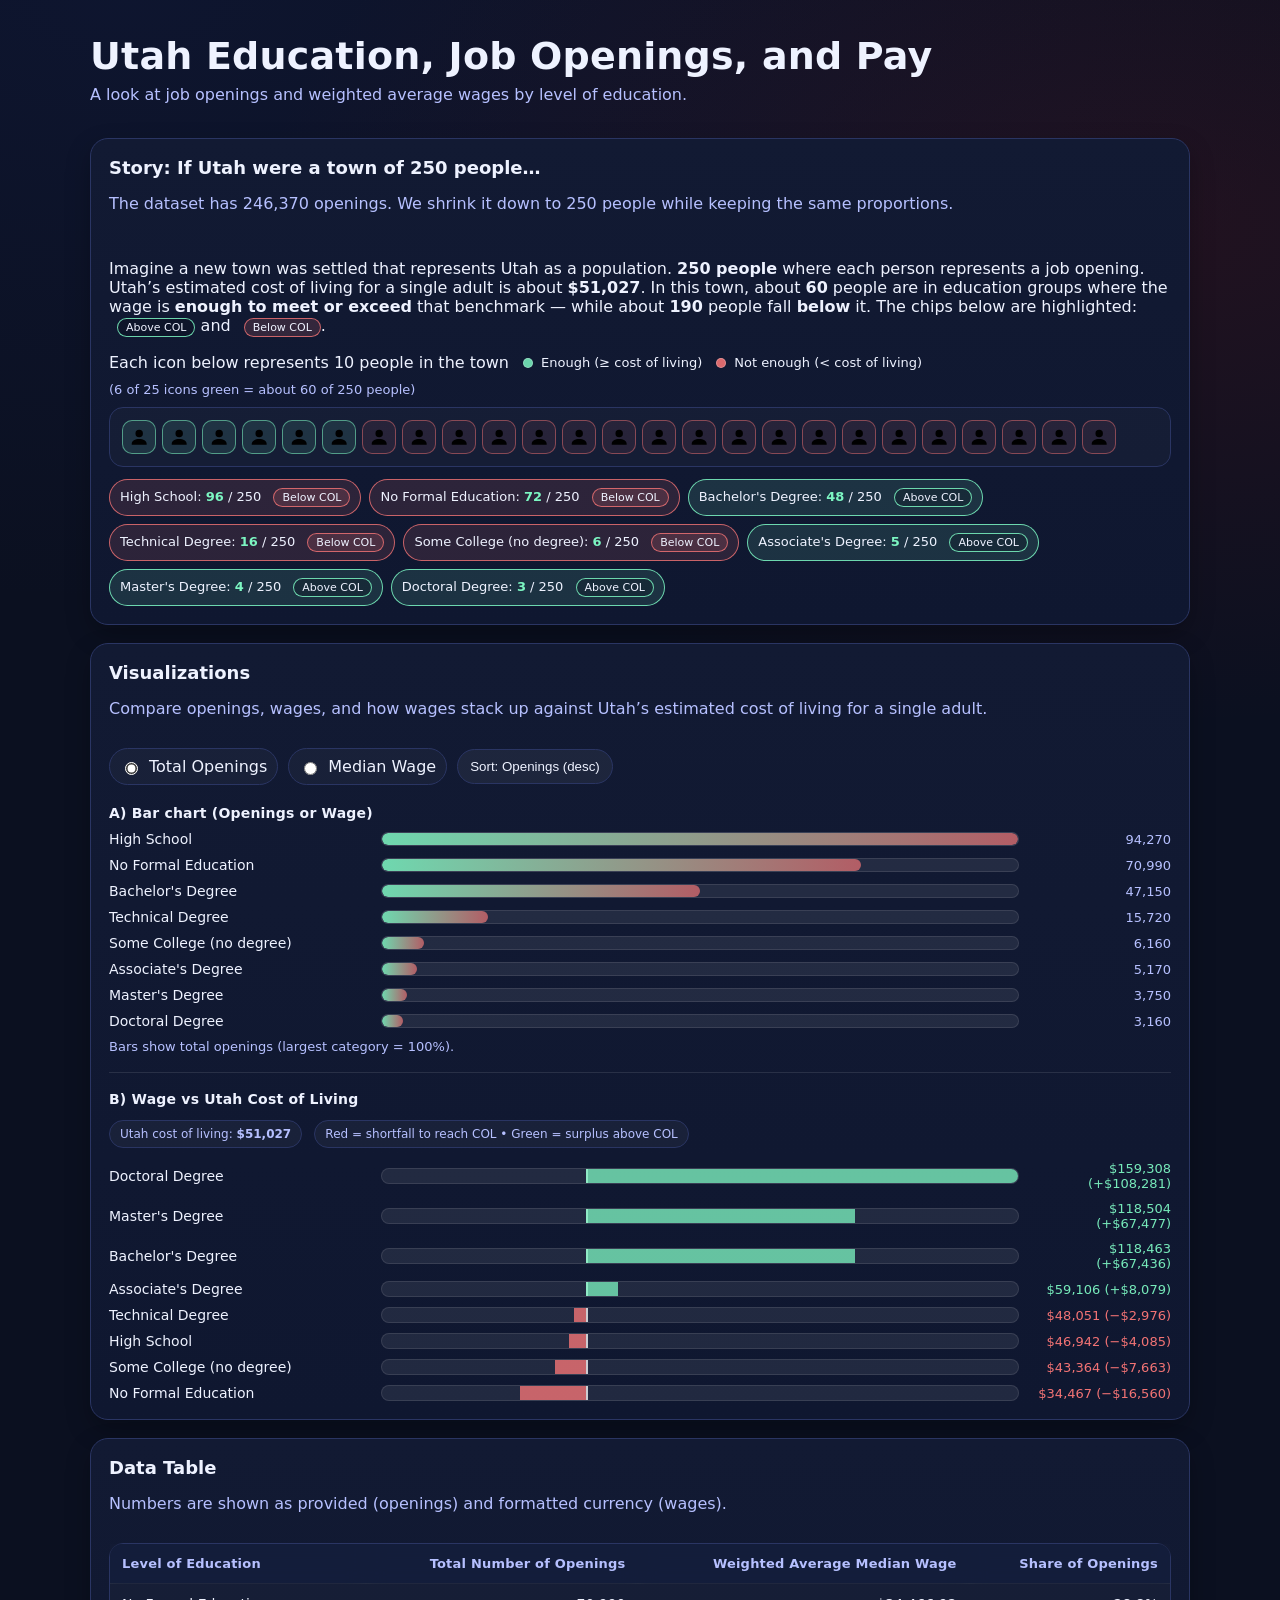
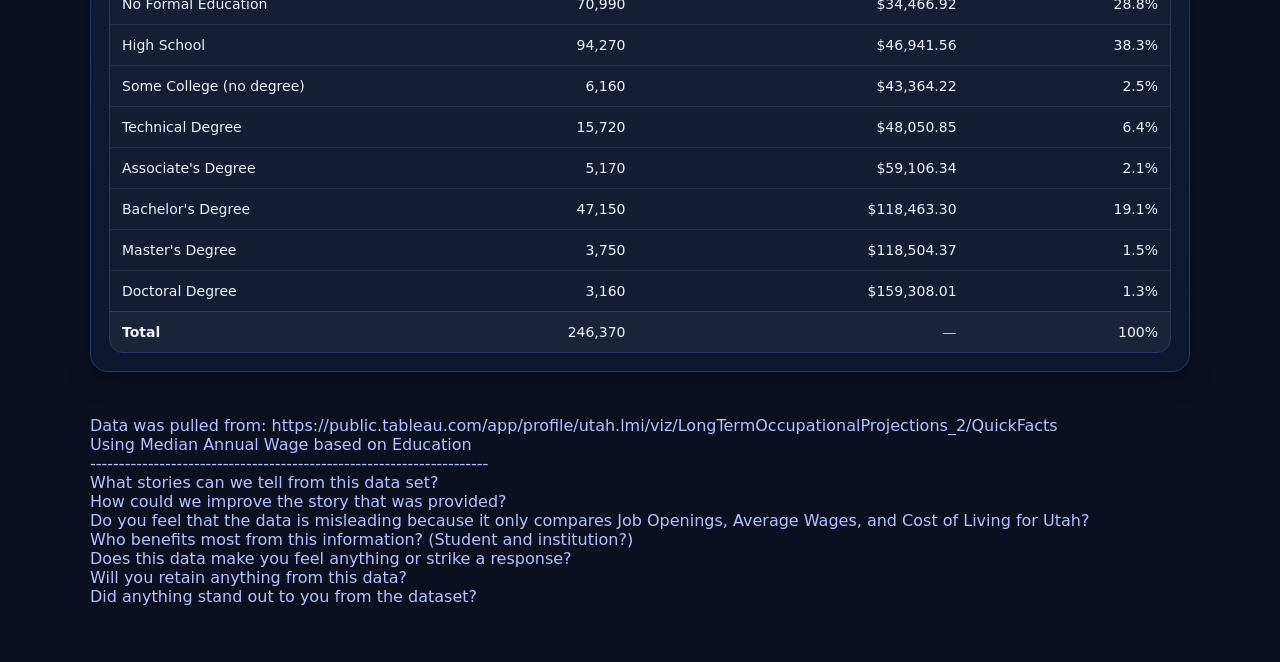
==== index.html @ 997b8136 "update" ====
<!doctype html>
<html lang="en">
<head>
  <meta charset="UTF-8" />
  <meta name="viewport" content="width=device-width, initial-scale=1.0"/>
  <title>Education, Openings, and Wages</title>
  <link rel="stylesheet" href="styles.css">
</head>
<body>
  <header class="wrap">
    <h1>Utah Education, Job Openings, and Pay</h1>
    <p class="sub">
      A look at job openings and weighted average wages by level of education.
    </p>
  </header>

  <main class="wrap">
    <section class="card" id="storyCard">
      <div class="card-head">
        <h2>Story: If Utah were a town of 250 people…</h2>
        <p class="muted">
          The dataset has <span id="totalOpenings"></span> openings. We shrink it down to 250 people while keeping the same proportions.
        </p>
      </div>
      <div class="card-body">
  <p id="storyText"></p>

  <div class="legend">
    </span> Each icon below represents 10 people in the town</span>
    <span class="legend-item"><span class="dot ok"></span> Enough (≥ cost of living)</span>
    <span class="legend-item"><span class="dot no"></span> Not enough (&lt; cost of living)</span>
    <span class="legend-item muted" id="iconSummary"></span>
  </div>

  <div id="peopleGrid" class="people-grid" aria-label="25 people icons: affordability snapshot"></div>

  <div id="storyChips" class="chips" aria-label="Town of 250 breakdown"></div>
</div>
    </section>

<section class="card">
  <div class="card-head row">
    <div>
      <h2>Visualizations</h2>
      <p class="muted">
        Compare openings, wages, and how wages stack up against Utah’s estimated cost of living for a single adult.
      </p>
    </div>
    <div class="controls">
      <label class="seg">
        <input type="radio" name="metric" value="openings" checked>
        <span>Total Openings</span>
      </label>
      <label class="seg">
        <input type="radio" name="metric" value="wage">
        <span>Median Wage</span>
      </label>
      <button id="sortBtn" class="btn" type="button" title="Toggle sort">
        Sort: Openings (desc)
      </button>
    </div>
  </div>

  <div class="card-body">
    <h3 class="minihead">A) Bar chart (Openings or Wage)</h3>
    <div id="chart" class="chart" role="img" aria-label="Bar chart"></div>
    <p class="note" id="chartNote"></p>

    <hr class="sep">

    <h3 class="minihead">B) Wage vs Utah Cost of Living</h3>
    <p class="muted small" id="colNote"></p>
    <div id="wageColChart" class="chart" role="img" aria-label="Wage vs cost of living chart"></div>
  </div>
</section>

    <section class="card">
      <div class="card-head">
        <h2>Data Table</h2>
        <p class="muted">Numbers are shown as provided (openings) and formatted currency (wages).</p>
      </div>
      <div class="card-body">
        <div class="table-wrap">
          <table id="dataTable">
            <thead>
              <tr>
                <th>Level of Education</th>
                <th class="num">Total Number of Openings</th>
                <th class="num">Weighted Average Median Wage</th>
                <th class="num">Share of Openings</th>
              </tr>
            </thead>
            <tbody></tbody>
            <tfoot>
              <tr>
                <td><strong>Total</strong></td>
                <td class="num" id="totalOpeningsFoot"></td>
                <td class="num muted">—</td>
                <td class="num" id="totalShareFoot">100%</td>
              </tr>
            </tfoot>
          </table>
        </div>
      </div>
    </section>

    <footer class="wrap footer">
      <p class="muted">
        Data was pulled from: https://public.tableau.com/app/profile/utah.lmi/viz/LongTermOccupationalProjections_2/QuickFacts<br>
        Using Median Annual Wage based on Education<br>
        ---------------------------------------------------------------------<br>
        What stories can we tell from this data set?<br>
        How could we improve the story that was provided?<br>
        Do you feel that the data is misleading because it only compares Job Openings, Average Wages, and Cost of Living for Utah?<br>
        Who benefits most from this information? (Student and institution?)<br>
        Does this data make you feel anything or strike a response?<br>
        Will you retain anything from this data?<br>
        Did anything stand out to you from the dataset?<br>
      </p>
    </footer>
  </main>

  <script src="script.js"></script>
</body>
</html>
---- styles.css ----
:root{
  --bg:#0b1020;
  --card:#121a33;
  --card2:#0f1730;
  --text:#eef2ff;
  --muted:#b6c0ff;
  --line:#2a3563;
  --good:#7cf6c2;
  --shadow: 0 10px 25px rgba(0,0,0,.25);
  --radius: 18px;
}

*{ box-sizing:border-box; }

body{
  margin:0;
  font-family: ui-sans-serif, system-ui, -apple-system, Segoe UI, Roboto, Helvetica, Arial, "Apple Color Emoji","Segoe UI Emoji";
  background: radial-gradient(1200px 600px at 10% 0%, #1a2a6b33, transparent),
              radial-gradient(900px 500px at 90% 10%, #b21f1f22, transparent),
              var(--bg);
  color: var(--text);
}

.wrap{
  width:min(1100px, 92vw);
  margin: 0 auto;
}

header{ padding: 34px 0 14px; }

h1{
  margin:0 0 6px;
  font-size: clamp(24px, 3vw, 38px);
  letter-spacing: .2px;
}

.sub{
  margin:0;
  color: var(--muted);
  line-height: 1.4;
}

main{ padding-bottom: 40px; }

.card{
  background: linear-gradient(180deg, var(--card), var(--card2));
  border: 1px solid var(--line);
  border-radius: var(--radius);
  box-shadow: var(--shadow);
  margin: 18px 0;
  overflow: hidden;
}

.card-head{ padding: 18px 18px 0; }
.card-body{ padding: 14px 18px 18px; }

h2{
  margin: 0 0 6px;
  font-size: 18px;
}

.muted{ color: var(--muted); }

.note{
  margin: 10px 0 0;
  color: var(--muted);
  font-size: 13px;
}

.row{
  display:flex;
  gap: 14px;
  align-items:flex-start;
  justify-content: space-between;
  flex-wrap: wrap;
}

.controls{
  display:flex;
  gap: 10px;
  align-items:center;
  flex-wrap: wrap;
}

.seg{
  display:inline-flex;
  align-items:center;
  gap:8px;
  border:1px solid var(--line);
  padding: 8px 10px;
  border-radius: 999px;
  background: rgba(255,255,255,.03);
  cursor:pointer;
  user-select:none;
}
.seg input{ accent-color: white; }

.btn{
  border:1px solid var(--line);
  background: rgba(255,255,255,.05);
  color: var(--text);
  padding: 9px 12px;
  border-radius: 999px;
  cursor:pointer;
}
.btn:hover{ background: rgba(255,255,255,.09); }

/* Headings + separators inside cards */
.sep{
  border: none;
  border-top: 1px solid rgba(255,255,255,.10);
  margin: 18px 0;
}
.minihead{
  margin: 6px 0 10px;
  font-size: 14px;
  color: var(--text);
  letter-spacing: .2px;
}
.small{ font-size: 13px; }

.pill{
  display:inline-block;
  padding: 6px 10px;
  border-radius: 999px;
  border: 1px solid var(--line);
  background: rgba(255,255,255,.04);
  font-size: 12px;
  margin-right: 8px;
}

/* Chart */
.chart{
  display:flex;
  flex-direction: column;
  gap: 10px;
  margin-top: 6px;
}

.bar-row{
  display:grid;
  grid-template-columns: minmax(170px, 260px) 1fr minmax(110px, 140px);
  gap: 12px;
  align-items:center;
}

@media (max-width: 720px){
  .bar-row{
    grid-template-columns: 1fr;
    gap: 6px;
    padding-bottom: 10px;
    border-bottom: 1px dashed rgba(255,255,255,.12);
  }
}

.label{
  color: var(--text);
  font-size: 14px;
}

.track{
  height: 14px;
  border-radius: 999px;
  background: rgba(255,255,255,.08);
  border: 1px solid rgba(255,255,255,.10);
  overflow:hidden;
}

.fill{
  height:100%;
  width: 0%;
  border-radius: 999px;
  background: linear-gradient(90deg, rgba(124,246,194,.85), rgba(255,120,120,.65));
  transition: width .5s ease;
}

.value{
  text-align:right;
  font-variant-numeric: tabular-nums;
  color: var(--muted);
  font-size: 13px;
}

.value.good{ color: rgba(124,246,194,.95); }
.value.bad{ color: rgba(255,120,120,.95); }

/* Story chips (affordability highlighting) */
.chips{
  display:flex;
  flex-wrap: wrap;
  gap: 8px;
  margin-top: 12px;
}

.chip{
  border: 1px solid var(--line);
  background: rgba(255,255,255,.04);
  border-radius: 999px;
  padding: 8px 10px;
  font-size: 13px;
}
.chip strong{ color: var(--good); }

.chip.above{
  border-color: rgba(124,246,194,.85);
  background: rgba(124,246,194,.12);
}

.chip.below{
  border-color: rgba(255,120,120,.75);
  background: rgba(255,120,120,.12);
}

.badge{
  display:inline-block;
  margin-left: 8px;
  padding: 2px 8px;
  border-radius: 999px;
  font-size: 11px;
  border: 1px solid rgba(255,255,255,.18);
  background: rgba(0,0,0,.15);
  color: var(--text);
}
.badge.ok{ border-color: rgba(124,246,194,.85); }
.badge.no{
  border-color: rgba(255,120,120,.75);
  background: rgba(255,120,120,.15);
}

/* Story legend + 25-icon row */
.legend{
  display:flex;
  flex-wrap: wrap;
  gap: 10px 14px;
  align-items:center;
  margin: 10px 0 10px;
}

.legend-item{
  display:inline-flex;
  align-items:center;
  gap: 8px;
  font-size: 13px;
}

.dot{
  width: 10px;
  height: 10px;
  border-radius: 999px;
  display:inline-block;
  border: 1px solid rgba(255,255,255,.25);
}
.dot.ok{ background: rgba(124,246,194,.85); }
.dot.no{ background: rgba(255,120,120,.85); }

.people-grid{
  display:flex;
  flex-wrap: nowrap;
  gap: 6px;
  padding: 12px;
  border-radius: 14px;
  border: 1px solid var(--line);
  background: rgba(255,255,255,.02);
  margin-bottom: 12px;
  overflow-x: auto;
}

.person{
  width: 34px;
  height: 34px;
  display:flex;
  align-items:center;
  justify-content:center;
  border-radius: 10px;
  border: 1px solid rgba(255,255,255,.10);
  background: rgba(0,0,0,.10);
  flex-shrink: 0;
}

.person svg{
  width: 70%;
  height: 70%;
}

.person.ok{
  border-color: rgba(124,246,194,.55);
  background: rgba(124,246,194,.10);
}

.person.no{
  border-color: rgba(255,120,120,.45);
  background: rgba(255,120,120,.08);
}

/* B) Wage vs COL - shortfall (red) + surplus (green) */
.track.col{
  position: relative;
  height: 16px;
  border-radius: 999px;
  background: rgba(255,255,255,.08);
  border: 1px solid rgba(255,255,255,.10);
  overflow: hidden;
}

.col-marker{
  position:absolute;
  top:0;
  bottom:0;
  width: 2px;
  background: rgba(255,255,255,.85);
  opacity: .9;
}

/* shortfall segment (wage -> COL) */
.col-shortfall{
  position:absolute;
  top:0;
  bottom:0;
  background: rgba(255,120,120,.75);
}

/* surplus segment (COL -> wage) */
.col-surplus{
  position:absolute;
  top:0;
  bottom:0;
  background: rgba(124,246,194,.75);
}

/* Table */
.table-wrap{
  overflow:auto;
  border-radius: 14px;
  border: 1px solid var(--line);
}

table{
  width:100%;
  border-collapse: collapse;
  min-width: 720px;
  background: rgba(255,255,255,.02);
}

th, td{
  padding: 12px 12px;
  border-bottom: 1px solid rgba(255,255,255,.08);
}

thead th{
  position: sticky;
  top: 0;
  background: rgba(20,30,60,.95);
  backdrop-filter: blur(8px);
  z-index: 1;
}

th{
  text-align:left;
  font-size: 13px;
  color: var(--muted);
  letter-spacing: .2px;
}

td{ font-size: 14px; }

.num{
  text-align:right;
  font-variant-numeric: tabular-nums;
}

tfoot td{
  background: rgba(255,255,255,.03);
  border-bottom: none;
}

.footer{ padding-top: 10px; }
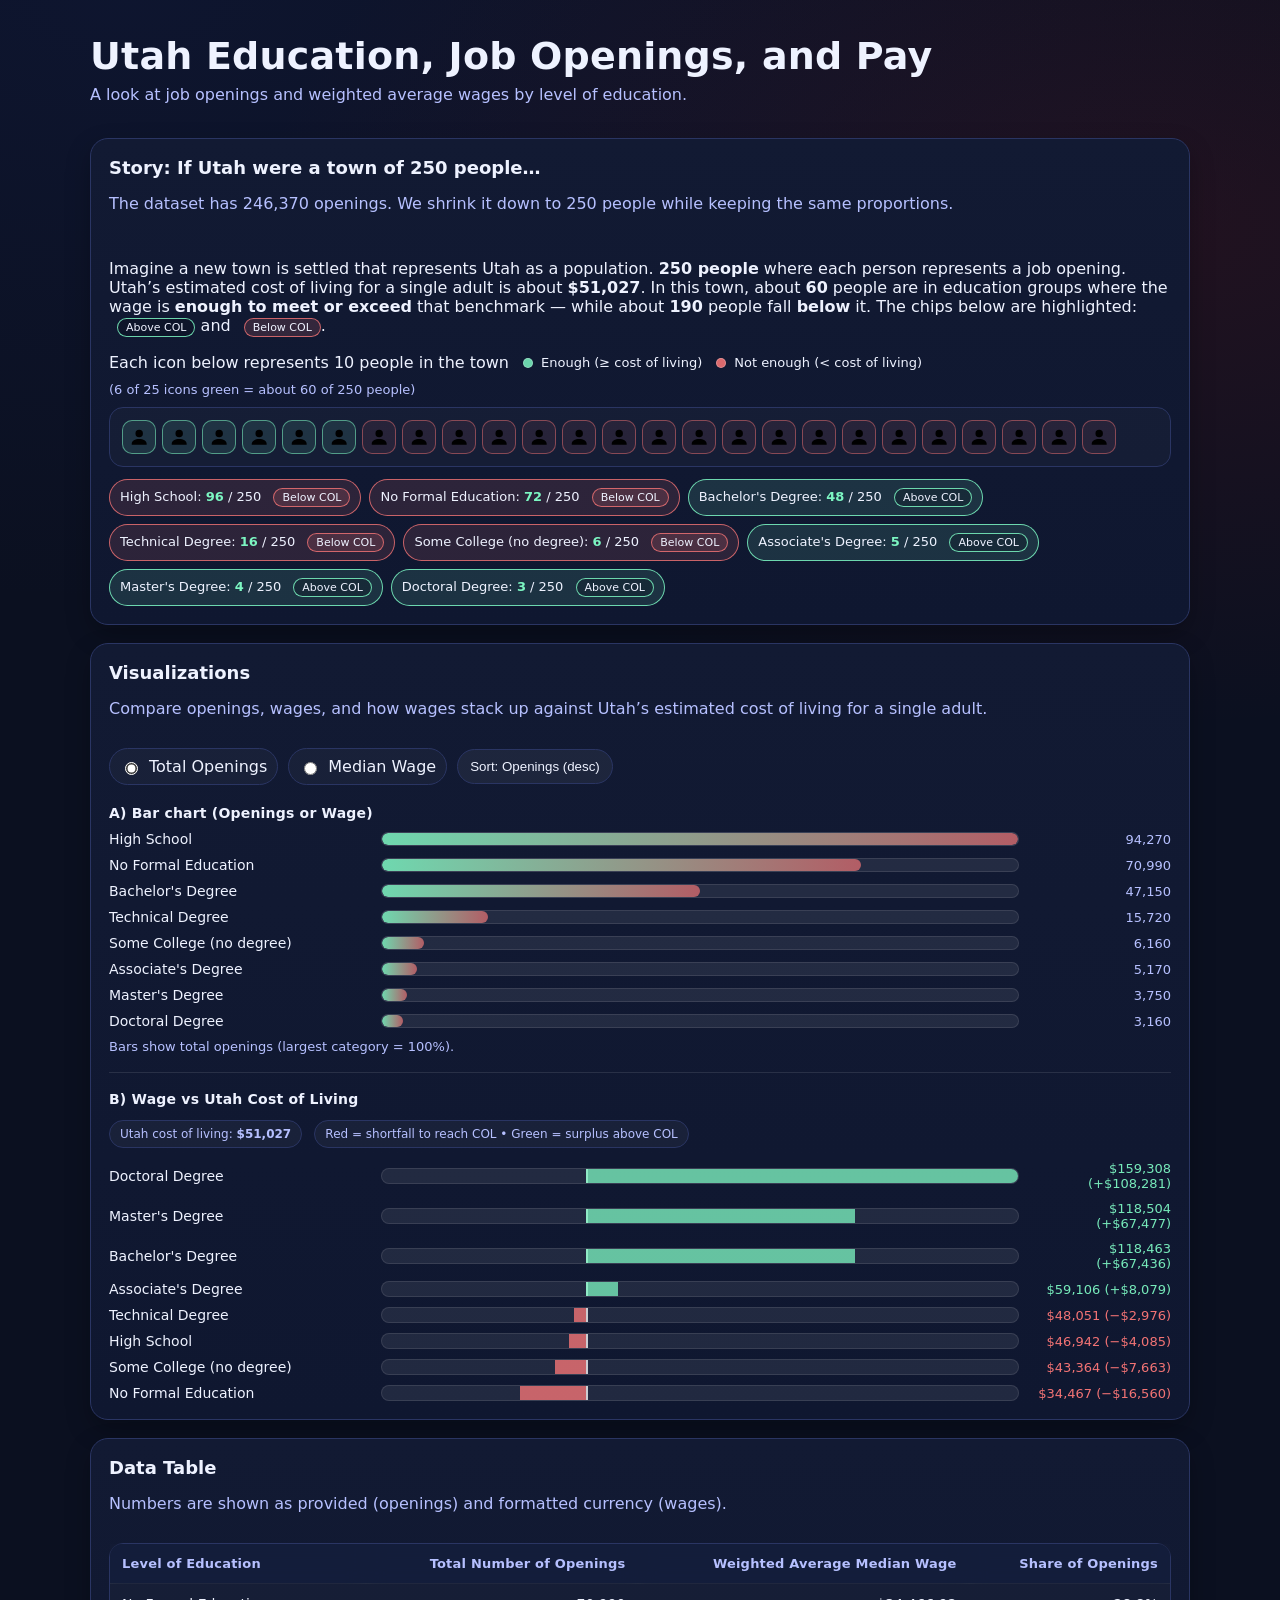
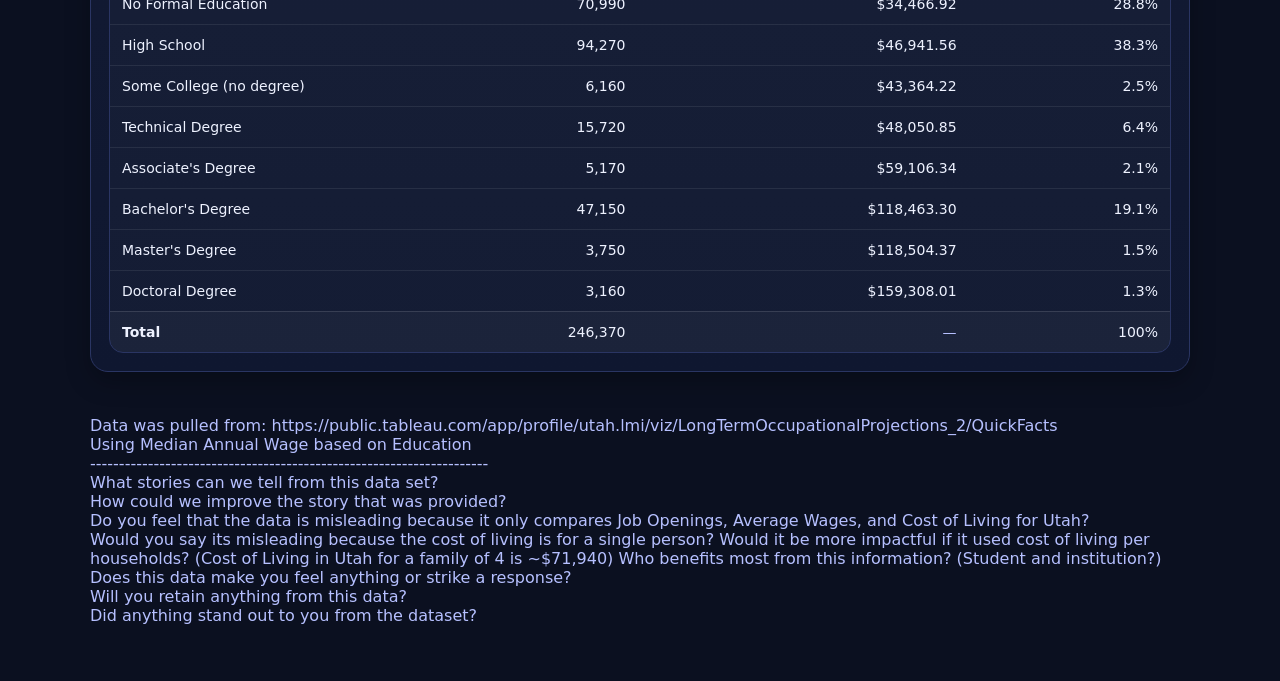
==== commit 13a19d49: "update" ====
--- a/index.html
+++ b/index.html
@@ -112,6 +112,7 @@
         What stories can we tell from this data set?<br>
         How could we improve the story that was provided?<br>
         Do you feel that the data is misleading because it only compares Job Openings, Average Wages, and Cost of Living for Utah?<br>
+        Would you say its misleading because the cost of living is for a single person? Would it be more impactful if it used cost of living per households? (Cost of Living in Utah for a family of 4 is ~$71,940)
         Who benefits most from this information? (Student and institution?)<br>
         Does this data make you feel anything or strike a response?<br>
         Will you retain anything from this data?<br>
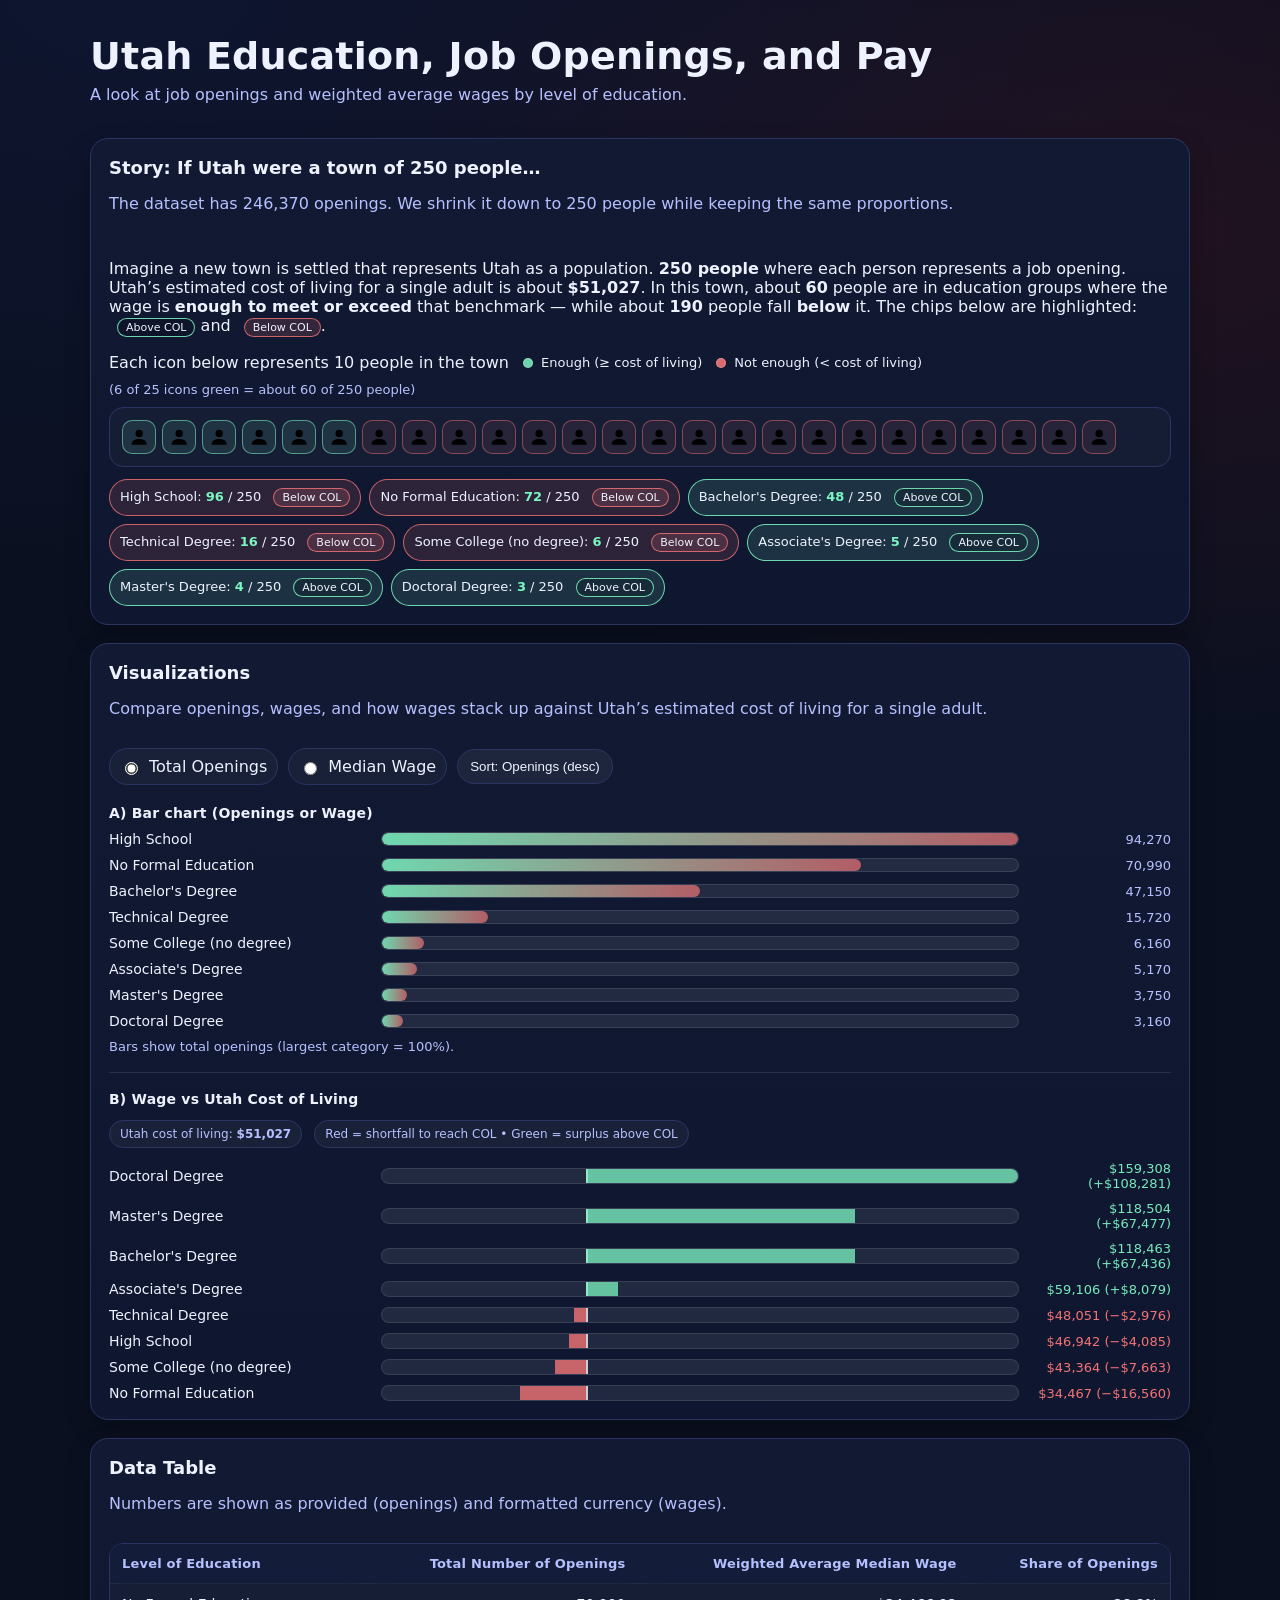
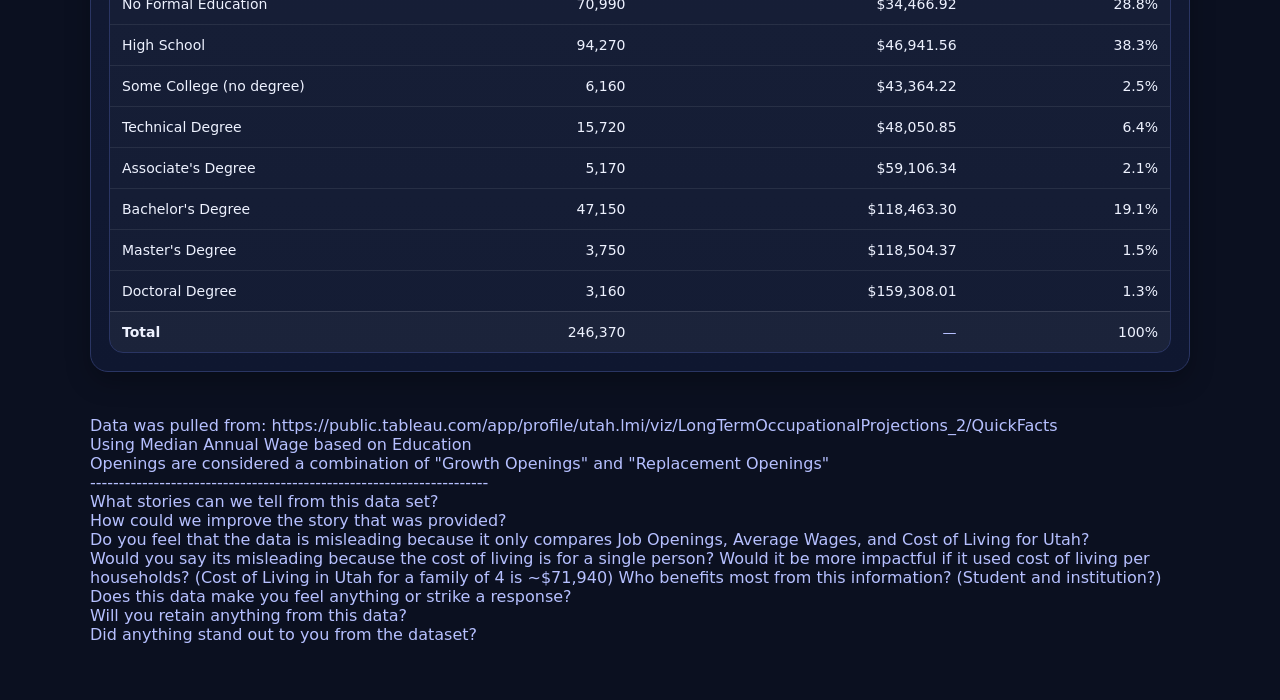
==== commit 3c874e19: "Update index.html" ====
--- a/index.html
+++ b/index.html
@@ -108,6 +108,7 @@
       <p class="muted">
         Data was pulled from: https://public.tableau.com/app/profile/utah.lmi/viz/LongTermOccupationalProjections_2/QuickFacts<br>
         Using Median Annual Wage based on Education<br>
+        Openings are considered a combination of "Growth Openings" and "Replacement Openings"<br>
         ---------------------------------------------------------------------<br>
         What stories can we tell from this data set?<br>
         How could we improve the story that was provided?<br>
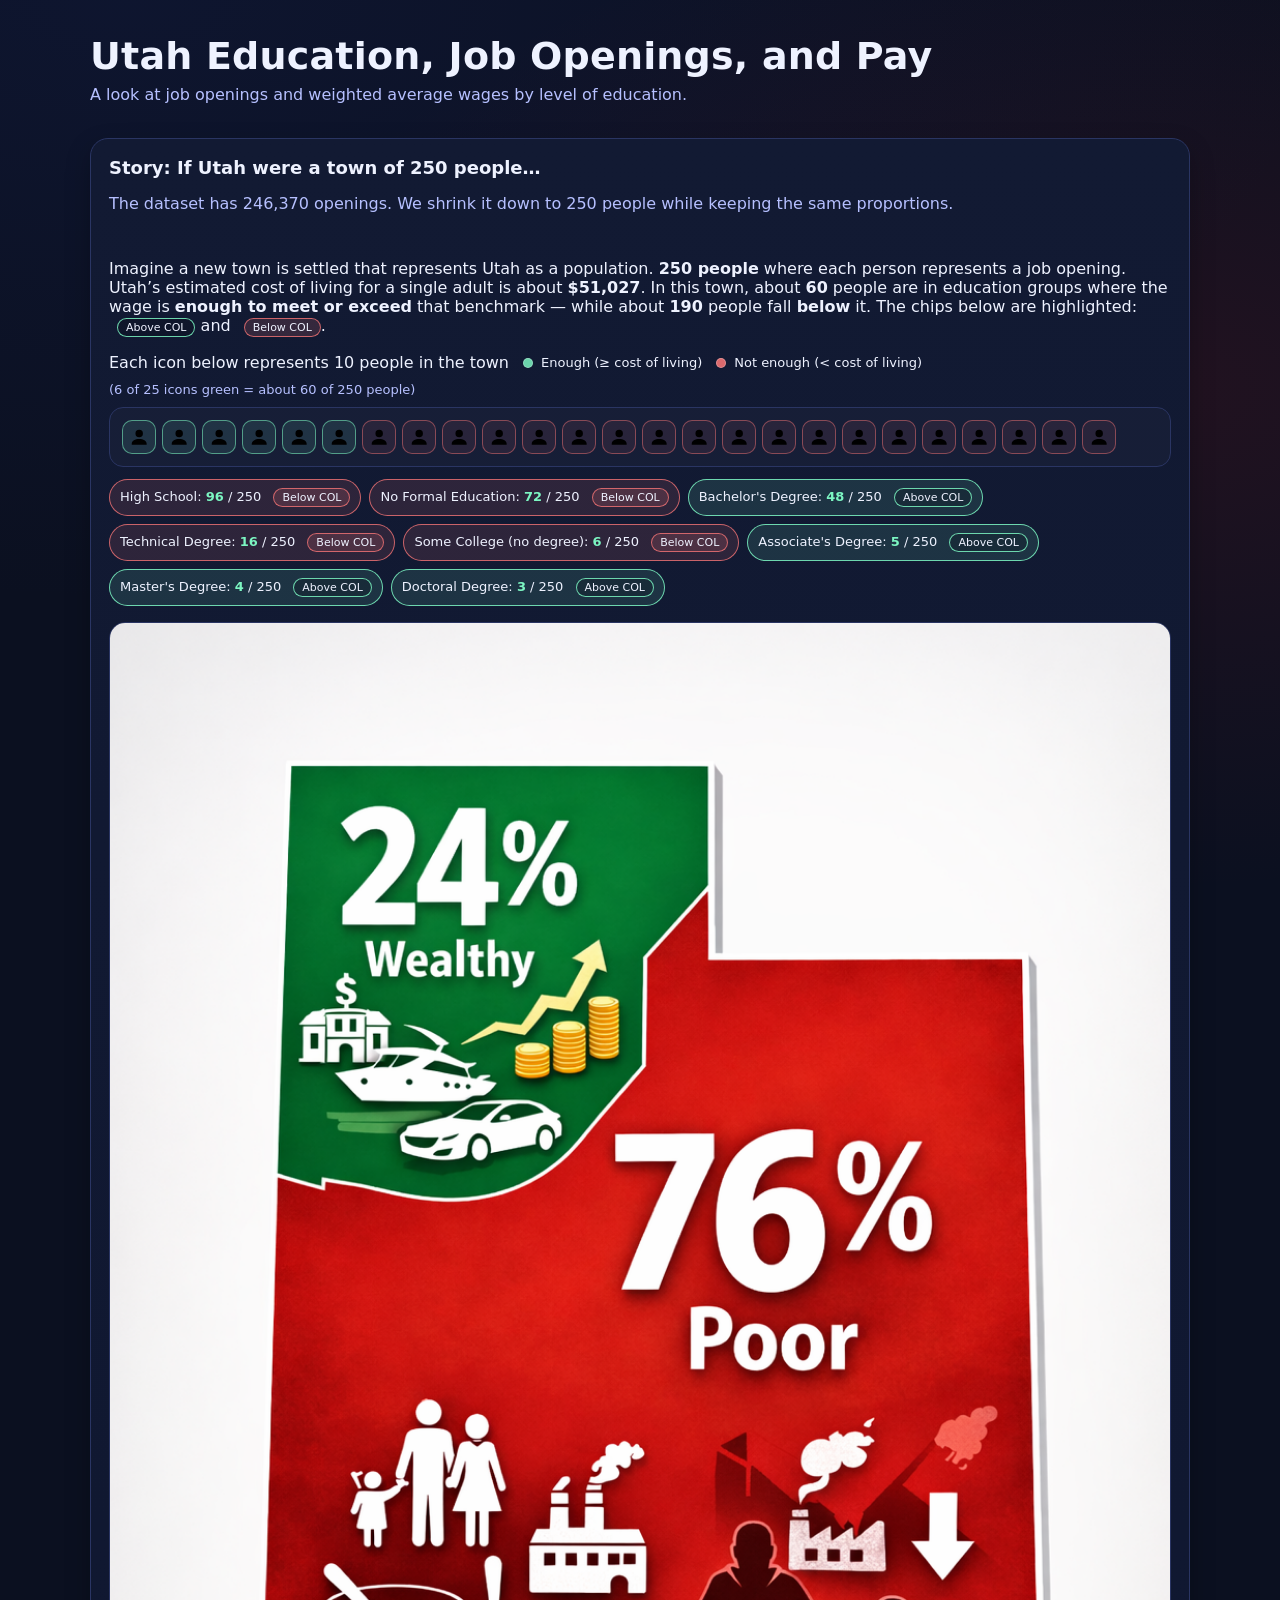
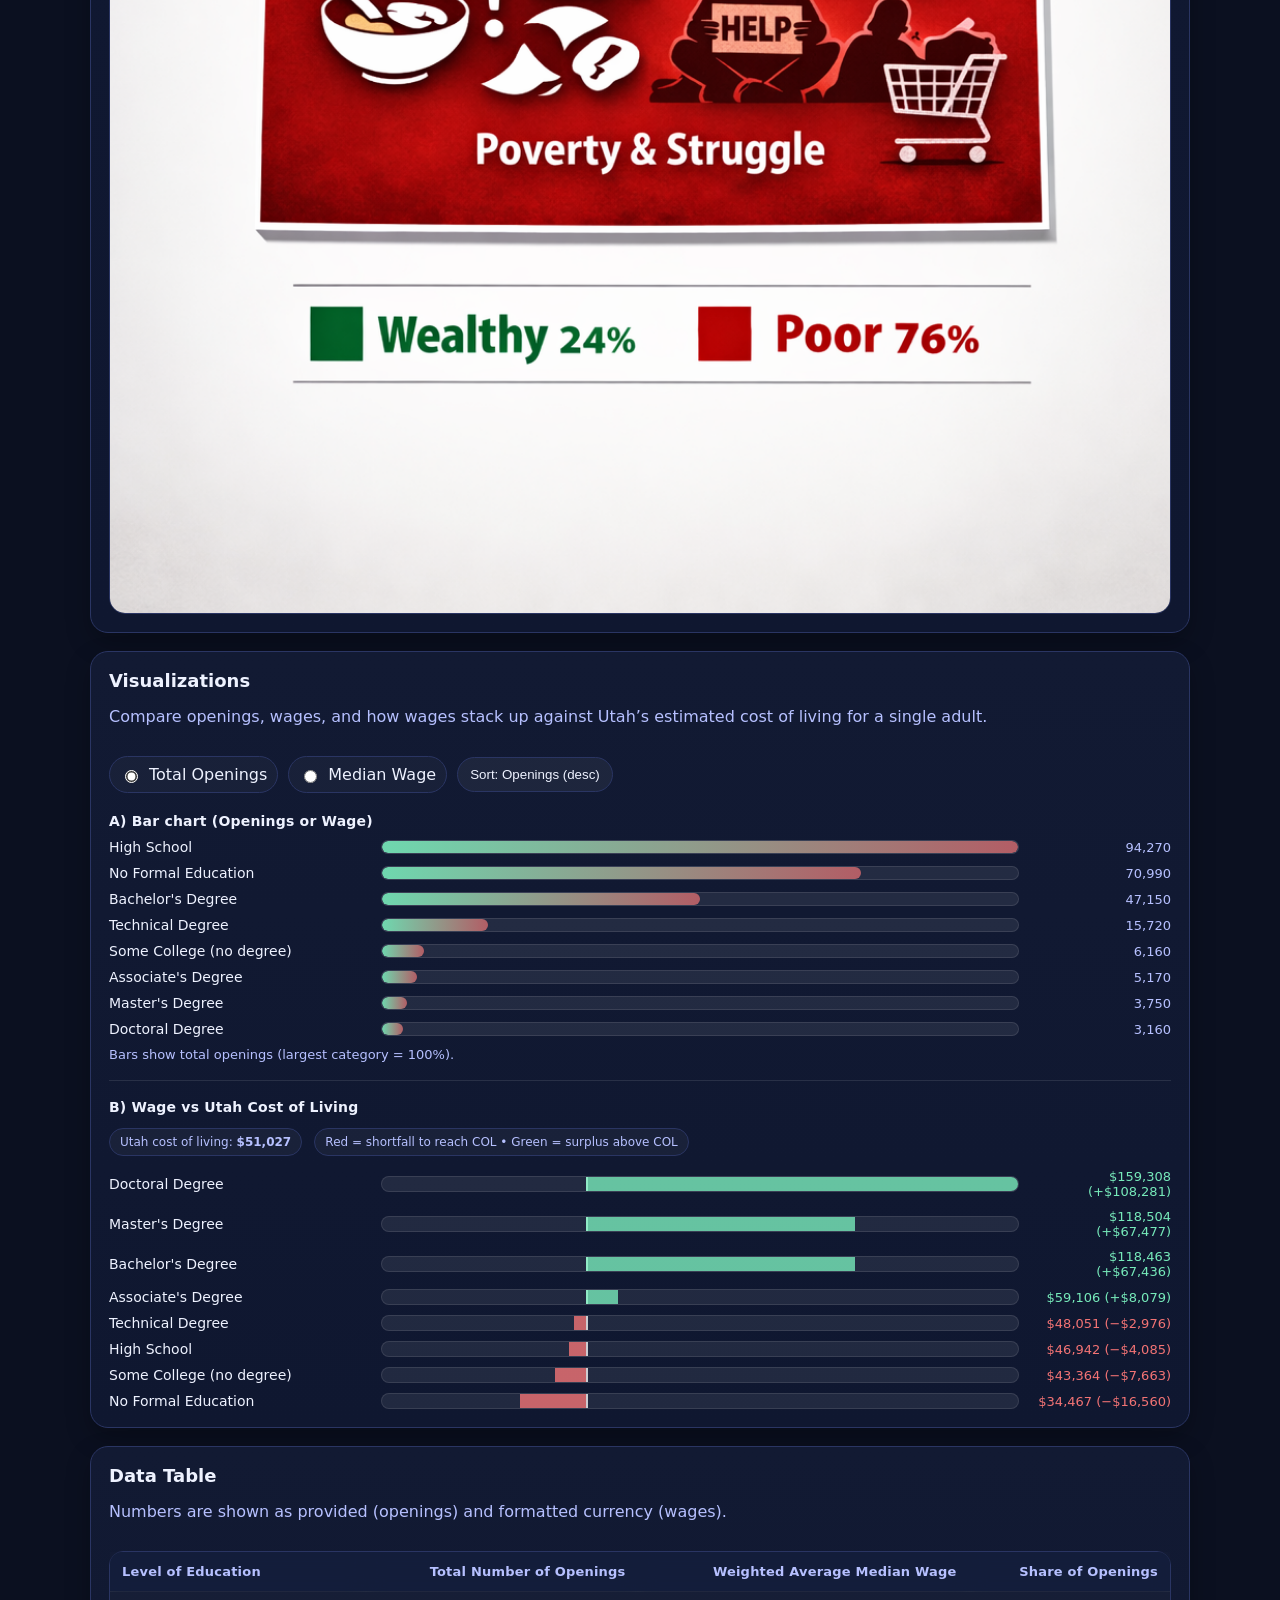
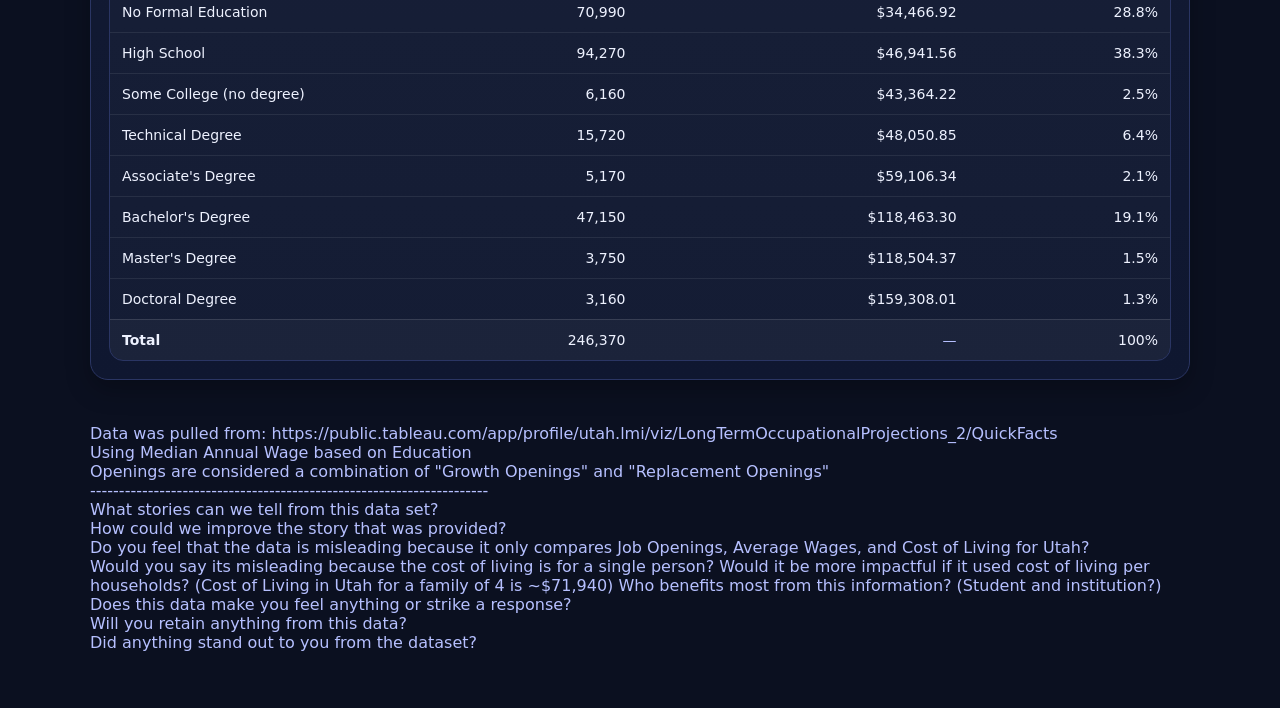
==== commit cca7122b: "update" ====
--- a/index.html
+++ b/index.html
@@ -35,6 +35,10 @@
   <div id="peopleGrid" class="people-grid" aria-label="25 people icons: affordability snapshot"></div>
 
   <div id="storyChips" class="chips" aria-label="Town of 250 breakdown"></div>
+  
+  <div class="story-image">
+  <img src="image.png" alt="Education and wage infographic">
+</div>
 </div>
     </section>
 
--- a/styles.css
+++ b/styles.css
@@ -373,4 +373,18 @@
   border-bottom: none;
 }
 
-.footer{ padding-top: 10px; }+.footer{ padding-top: 10px; }
+
+.story-image{
+  margin-top: 16px;
+  border-radius: 16px;
+  overflow: hidden;
+  border: 1px solid var(--line);
+  background: rgba(255,255,255,.02);
+}
+
+.story-image img{
+  display:block;
+  width:100%;
+  height:auto;
+}
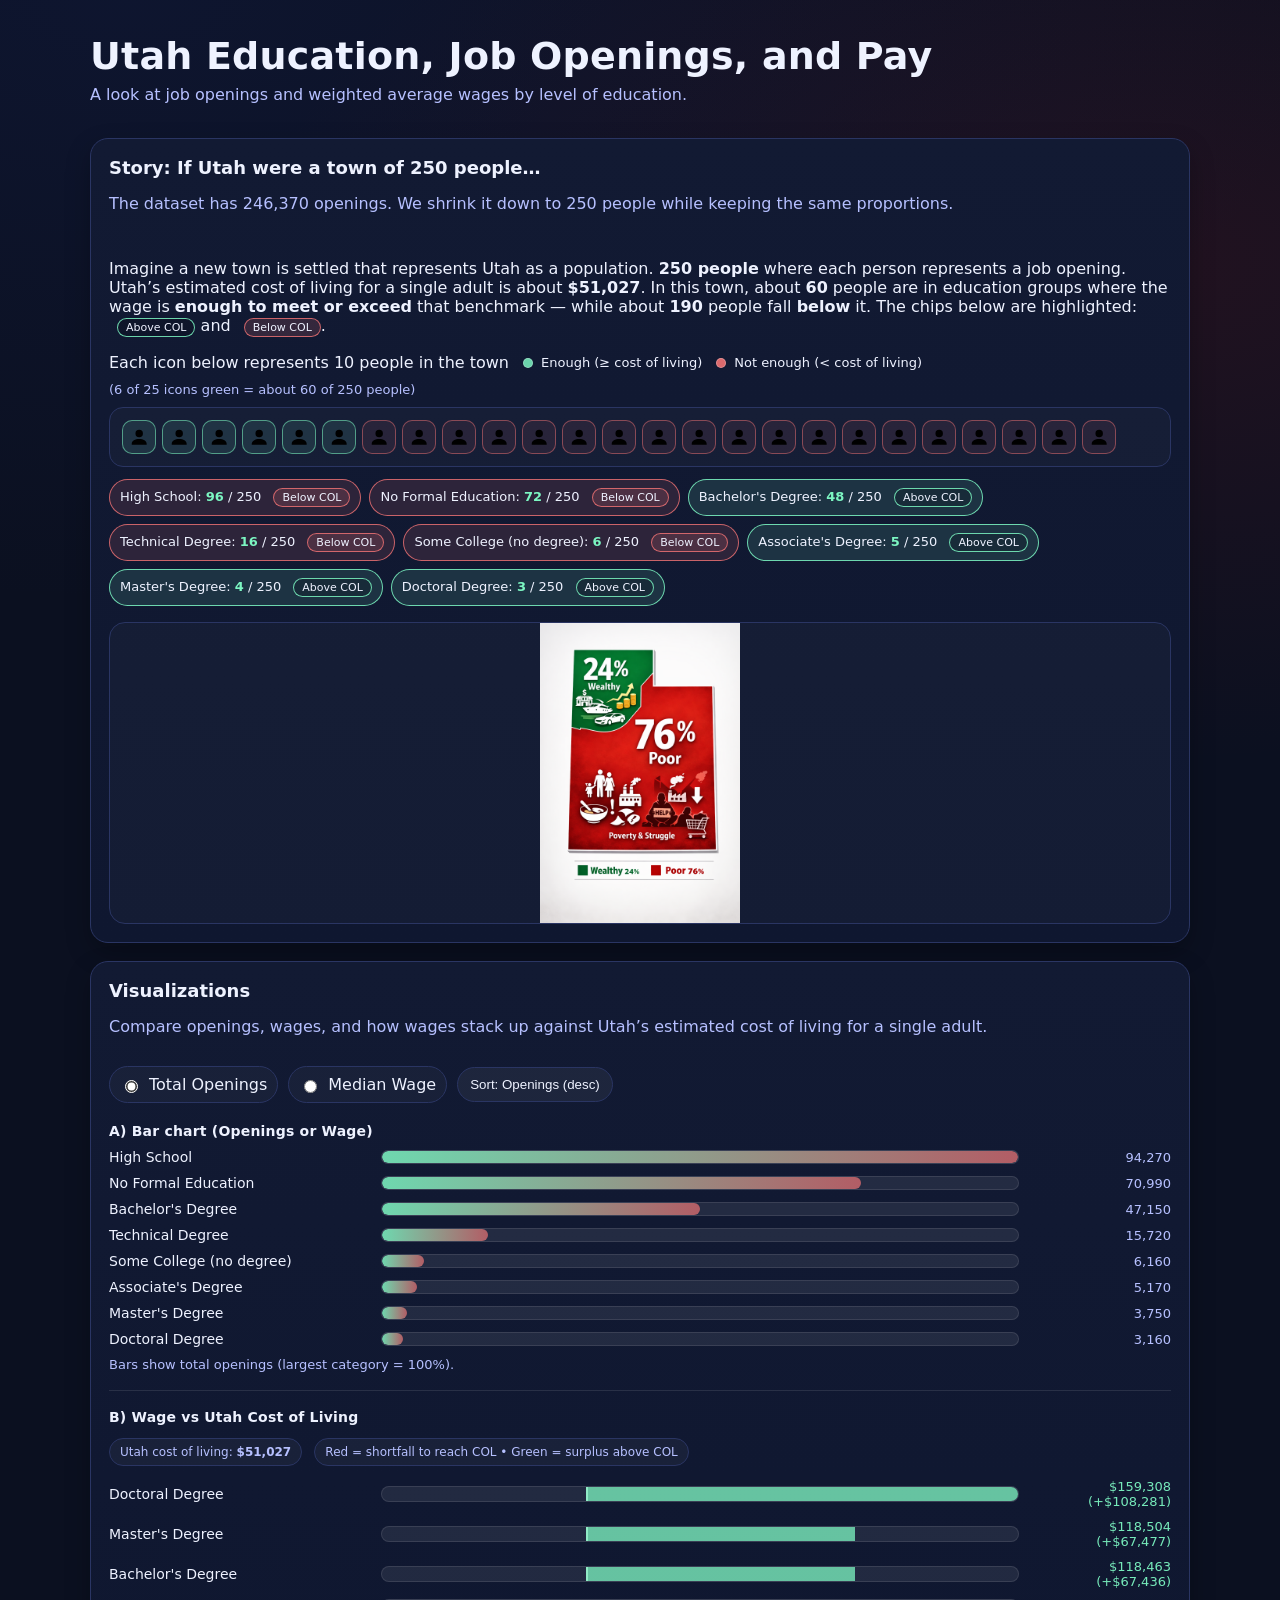
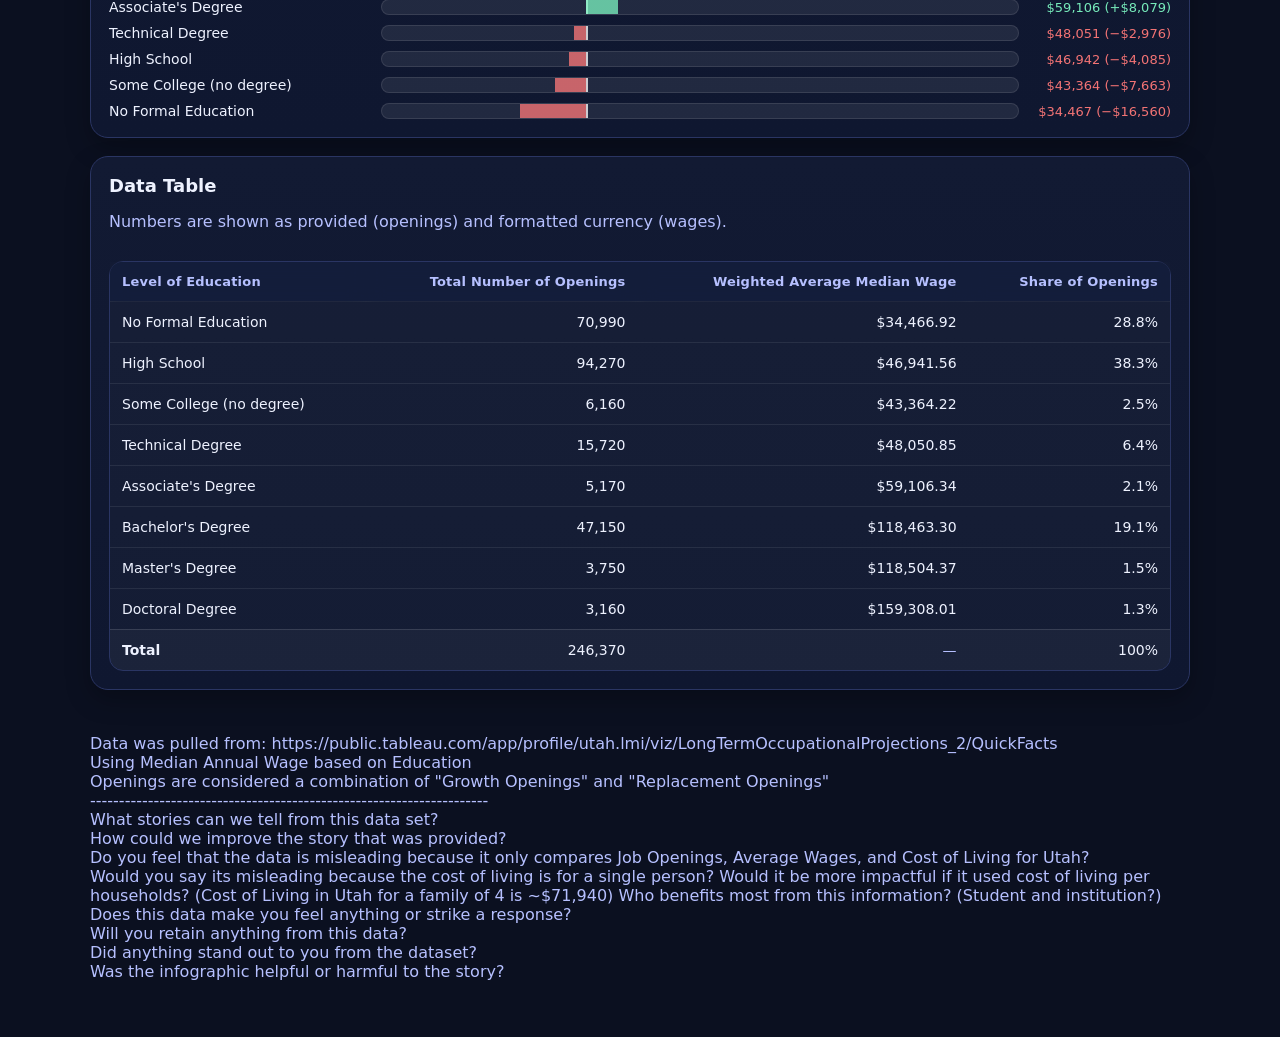
==== commit 7dd7a563: "update" ====
--- a/index.html
+++ b/index.html
@@ -35,7 +35,7 @@
   <div id="peopleGrid" class="people-grid" aria-label="25 people icons: affordability snapshot"></div>
 
   <div id="storyChips" class="chips" aria-label="Town of 250 breakdown"></div>
-  
+
   <div class="story-image">
   <img src="image.png" alt="Education and wage infographic">
 </div>
@@ -122,6 +122,7 @@
         Does this data make you feel anything or strike a response?<br>
         Will you retain anything from this data?<br>
         Did anything stand out to you from the dataset?<br>
+        Was the infographic helpful or harmful to the story?
       </p>
     </footer>
   </main>
--- a/styles.css
+++ b/styles.css
@@ -385,6 +385,8 @@
 
 .story-image img{
   display:block;
-  width:100%;
+  width:auto;
   height:auto;
+  max-height: 300px;   /* adjust if needed */
+  margin: 0 auto;      /* center the image */
 }
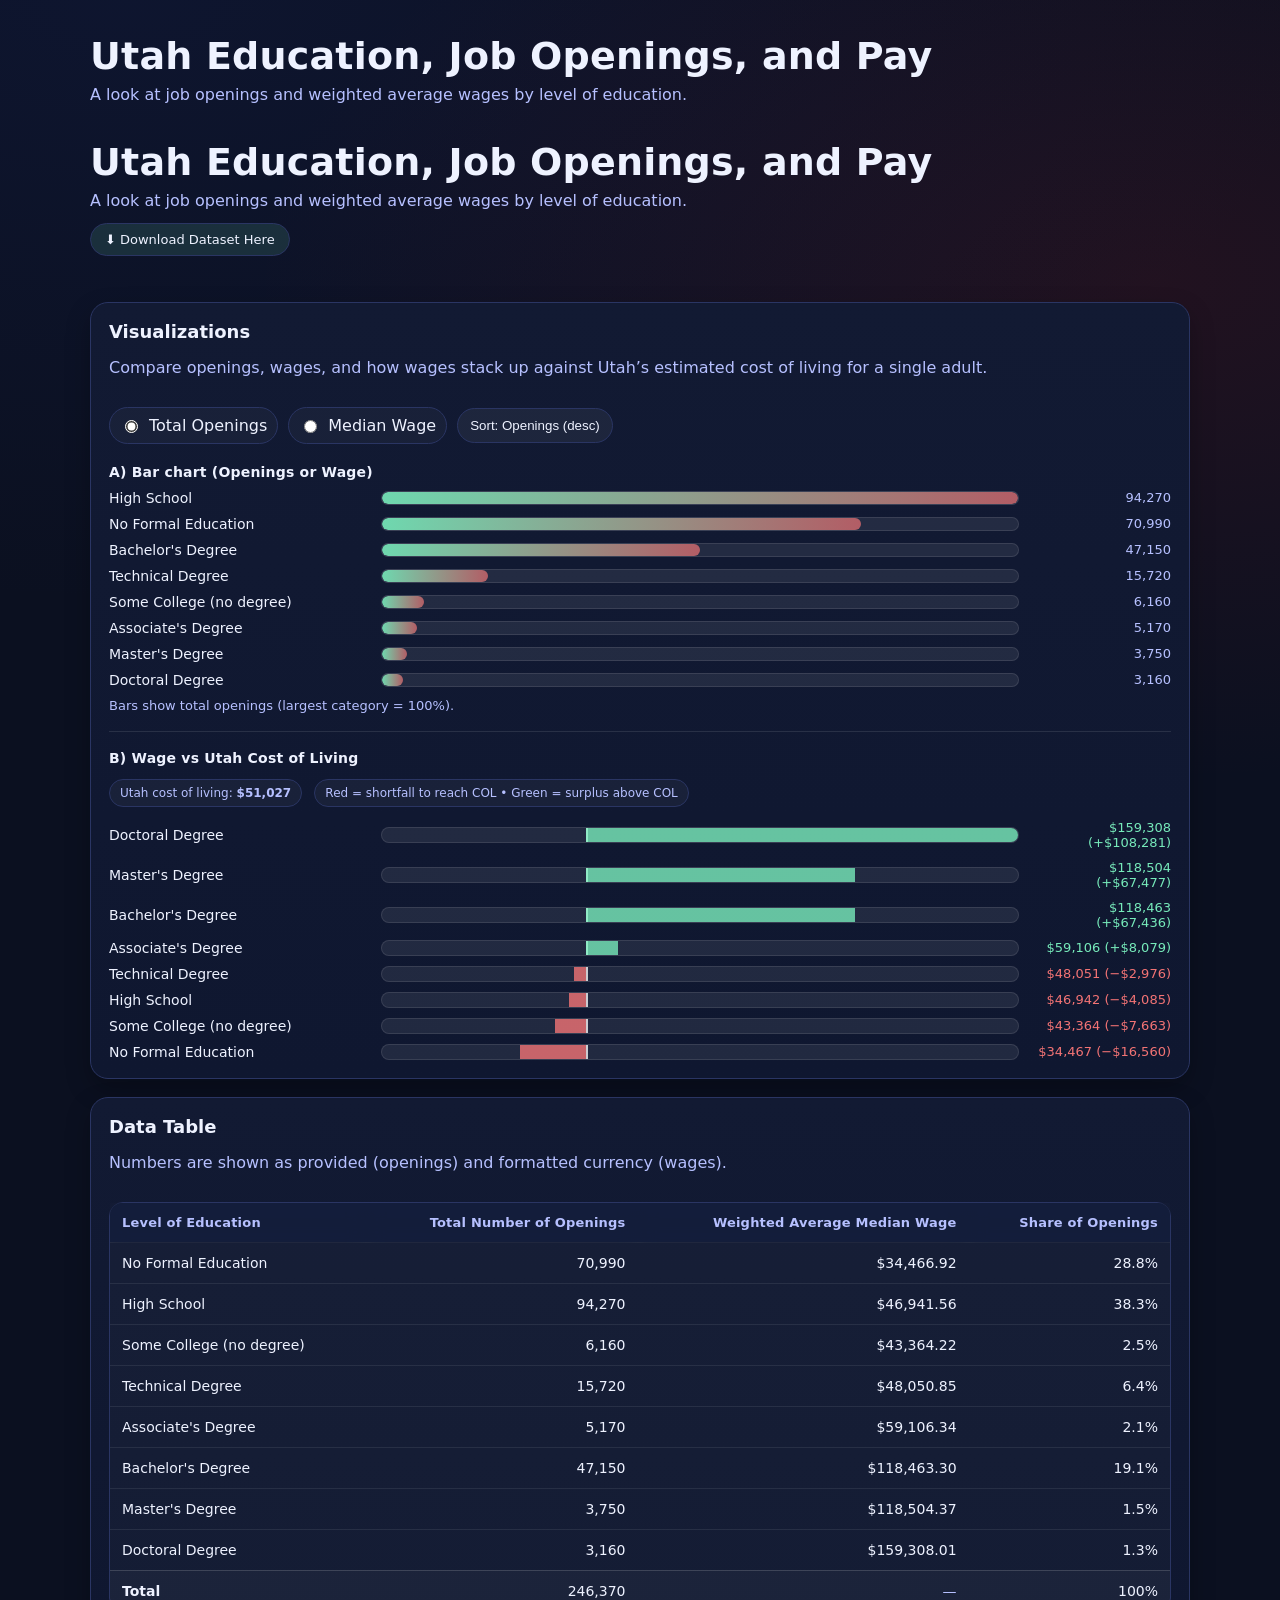
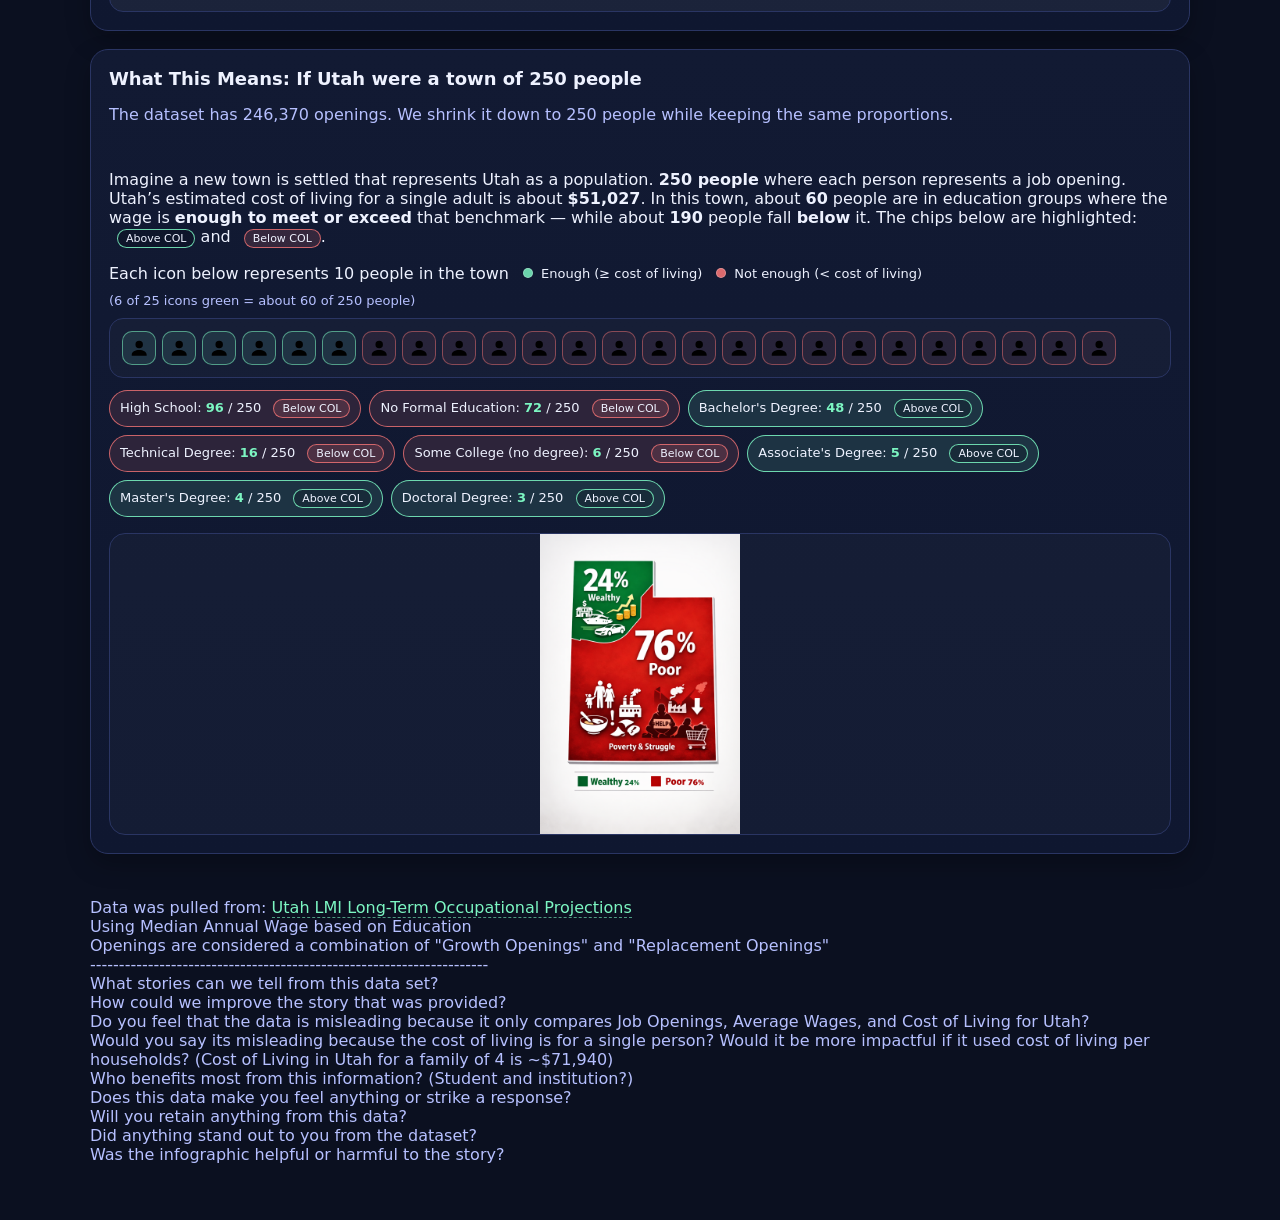
==== commit 51d86917: "update" ====
--- a/index.html
+++ b/index.html
@@ -1,3 +1,4 @@
+<!--index.html-->
 <!doctype html>
 <html lang="en">
 <head>
@@ -12,120 +13,133 @@
     <p class="sub">
       A look at job openings and weighted average wages by level of education.
     </p>
+    <header class="wrap">
+  <h1>Utah Education, Job Openings, and Pay</h1>
+  <p class="sub">
+    A look at job openings and weighted average wages by level of education.
+  </p>
+
+  <a href="Education Wage.csv" download class="download-pill">
+    ⬇ Download Dataset Here
+  </a>
+</header>
   </header>
 
-  <main class="wrap">
-    <section class="card" id="storyCard">
-      <div class="card-head">
-        <h2>Story: If Utah were a town of 250 people…</h2>
+<main class="wrap">
+  <section class="card">
+    <div class="card-head row">
+      <div>
+        <h2>Visualizations</h2>
         <p class="muted">
-          The dataset has <span id="totalOpenings"></span> openings. We shrink it down to 250 people while keeping the same proportions.
+          Compare openings, wages, and how wages stack up against Utah’s estimated cost of living for a single adult.
         </p>
       </div>
-      <div class="card-body">
-  <p id="storyText"></p>
+      <div class="controls">
+        <label class="seg">
+          <input type="radio" name="metric" value="openings" checked>
+          <span>Total Openings</span>
+        </label>
+        <label class="seg">
+          <input type="radio" name="metric" value="wage">
+          <span>Median Wage</span>
+        </label>
+        <button id="sortBtn" class="btn" type="button" title="Toggle sort">
+          Sort: Openings (desc)
+        </button>
+      </div>
+    </div>
 
-  <div class="legend">
-    </span> Each icon below represents 10 people in the town</span>
-    <span class="legend-item"><span class="dot ok"></span> Enough (≥ cost of living)</span>
-    <span class="legend-item"><span class="dot no"></span> Not enough (&lt; cost of living)</span>
-    <span class="legend-item muted" id="iconSummary"></span>
-  </div>
+    <div class="card-body">
+      <h3 class="minihead">A) Bar chart (Openings or Wage)</h3>
+      <div id="chart" class="chart" role="img" aria-label="Bar chart"></div>
+      <p class="note" id="chartNote"></p>
 
-  <div id="peopleGrid" class="people-grid" aria-label="25 people icons: affordability snapshot"></div>
+      <hr class="sep">
 
-  <div id="storyChips" class="chips" aria-label="Town of 250 breakdown"></div>
+      <h3 class="minihead">B) Wage vs Utah Cost of Living</h3>
+      <p class="muted small" id="colNote"></p>
+      <div id="wageColChart" class="chart" role="img" aria-label="Wage vs cost of living chart"></div>
+    </div>
+  </section>
 
-  <div class="story-image">
-  <img src="image.png" alt="Education and wage infographic">
-</div>
-</div>
-    </section>
+  <section class="card">
+    <div class="card-head">
+      <h2>Data Table</h2>
+      <p class="muted">Numbers are shown as provided (openings) and formatted currency (wages).</p>
+    </div>
+    <div class="card-body">
+      <div class="table-wrap">
+        <table id="dataTable">
+          <thead>
+            <tr>
+              <th>Level of Education</th>
+              <th class="num">Total Number of Openings</th>
+              <th class="num">Weighted Average Median Wage</th>
+              <th class="num">Share of Openings</th>
+            </tr>
+          </thead>
+          <tbody></tbody>
+          <tfoot>
+            <tr>
+              <td><strong>Total</strong></td>
+              <td class="num" id="totalOpeningsFoot"></td>
+              <td class="num muted">—</td>
+              <td class="num" id="totalShareFoot">100%</td>
+            </tr>
+          </tfoot>
+        </table>
+      </div>
+    </div>
+  </section>
 
-<section class="card">
-  <div class="card-head row">
-    <div>
-      <h2>Visualizations</h2>
+  <section class="card" id="storyCard">
+    <div class="card-head">
+      <h2>What This Means: If Utah were a town of 250 people</h2>
       <p class="muted">
-        Compare openings, wages, and how wages stack up against Utah’s estimated cost of living for a single adult.
+        The dataset has <span id="totalOpenings"></span> openings. We shrink it down to 250 people while keeping the same proportions.
       </p>
     </div>
-    <div class="controls">
-      <label class="seg">
-        <input type="radio" name="metric" value="openings" checked>
-        <span>Total Openings</span>
-      </label>
-      <label class="seg">
-        <input type="radio" name="metric" value="wage">
-        <span>Median Wage</span>
-      </label>
-      <button id="sortBtn" class="btn" type="button" title="Toggle sort">
-        Sort: Openings (desc)
-      </button>
+    <div class="card-body">
+      <p id="storyText"></p>
+
+      <div class="legend">
+        <span>Each icon below represents 10 people in the town</span>
+        <span class="legend-item"><span class="dot ok"></span> Enough (≥ cost of living)</span>
+        <span class="legend-item"><span class="dot no"></span> Not enough (&lt; cost of living)</span>
+        <span class="legend-item muted" id="iconSummary"></span>
+      </div>
+
+      <div id="peopleGrid" class="people-grid" aria-label="25 people icons: affordability snapshot"></div>
+
+      <div id="storyChips" class="chips" aria-label="Town of 250 breakdown"></div>
+
+      <div class="story-image">
+        <img src="image.png" alt="Education and wage infographic">
+      </div>
     </div>
-  </div>
+  </section>
 
-  <div class="card-body">
-    <h3 class="minihead">A) Bar chart (Openings or Wage)</h3>
-    <div id="chart" class="chart" role="img" aria-label="Bar chart"></div>
-    <p class="note" id="chartNote"></p>
-
-    <hr class="sep">
-
-    <h3 class="minihead">B) Wage vs Utah Cost of Living</h3>
-    <p class="muted small" id="colNote"></p>
-    <div id="wageColChart" class="chart" role="img" aria-label="Wage vs cost of living chart"></div>
-  </div>
-</section>
-
-    <section class="card">
-      <div class="card-head">
-        <h2>Data Table</h2>
-        <p class="muted">Numbers are shown as provided (openings) and formatted currency (wages).</p>
-      </div>
-      <div class="card-body">
-        <div class="table-wrap">
-          <table id="dataTable">
-            <thead>
-              <tr>
-                <th>Level of Education</th>
-                <th class="num">Total Number of Openings</th>
-                <th class="num">Weighted Average Median Wage</th>
-                <th class="num">Share of Openings</th>
-              </tr>
-            </thead>
-            <tbody></tbody>
-            <tfoot>
-              <tr>
-                <td><strong>Total</strong></td>
-                <td class="num" id="totalOpeningsFoot"></td>
-                <td class="num muted">—</td>
-                <td class="num" id="totalShareFoot">100%</td>
-              </tr>
-            </tfoot>
-          </table>
-        </div>
-      </div>
-    </section>
-
-    <footer class="wrap footer">
-      <p class="muted">
-        Data was pulled from: https://public.tableau.com/app/profile/utah.lmi/viz/LongTermOccupationalProjections_2/QuickFacts<br>
-        Using Median Annual Wage based on Education<br>
-        Openings are considered a combination of "Growth Openings" and "Replacement Openings"<br>
-        ---------------------------------------------------------------------<br>
-        What stories can we tell from this data set?<br>
-        How could we improve the story that was provided?<br>
-        Do you feel that the data is misleading because it only compares Job Openings, Average Wages, and Cost of Living for Utah?<br>
-        Would you say its misleading because the cost of living is for a single person? Would it be more impactful if it used cost of living per households? (Cost of Living in Utah for a family of 4 is ~$71,940)
-        Who benefits most from this information? (Student and institution?)<br>
-        Does this data make you feel anything or strike a response?<br>
-        Will you retain anything from this data?<br>
-        Did anything stand out to you from the dataset?<br>
-        Was the infographic helpful or harmful to the story?
-      </p>
-    </footer>
-  </main>
+  <footer class="wrap footer">
+    <p class="muted">
+      Data was pulled from:
+      <a href="https://public.tableau.com/app/profile/utah.lmi/viz/LongTermOccupationalProjections_2/QuickFacts" target="_blank" rel="noopener noreferrer">
+        Utah LMI Long-Term Occupational Projections
+      </a><br>
+      Using Median Annual Wage based on Education<br>
+      Openings are considered a combination of "Growth Openings" and "Replacement Openings"<br>
+      ---------------------------------------------------------------------<br>
+      What stories can we tell from this data set?<br>
+      How could we improve the story that was provided?<br>
+      Do you feel that the data is misleading because it only compares Job Openings, Average Wages, and Cost of Living for Utah?<br>
+      Would you say its misleading because the cost of living is for a single person? Would it be more impactful if it used cost of living per households? (Cost of Living in Utah for a family of 4 is ~$71,940)<br>
+      Who benefits most from this information? (Student and institution?)<br>
+      Does this data make you feel anything or strike a response?<br>
+      Will you retain anything from this data?<br>
+      Did anything stand out to you from the dataset?<br>
+      Was the infographic helpful or harmful to the story?
+    </p>
+  </footer>
+</main>
 
   <script src="script.js"></script>
 </body>
--- a/styles.css
+++ b/styles.css
@@ -1,3 +1,5 @@
+/* style.css*/
+
 :root{
   --bg:#0b1020;
   --card:#121a33;
@@ -389,4 +391,34 @@
   height:auto;
   max-height: 300px;   /* adjust if needed */
   margin: 0 auto;      /* center the image */
+}
+
+.download-pill{
+  display:inline-block;
+  margin-top:10px;
+  padding:8px 14px;
+  border-radius:999px;
+  border:1px solid var(--line);
+  background:rgba(124,246,194,.12);
+  color:var(--text);
+  text-decoration:none;
+  font-size:13px;
+  font-weight:500;
+  transition:all .2s ease;
+}
+
+.download-pill:hover{
+  background:rgba(124,246,194,.25);
+  border-color:rgba(124,246,194,.7);
+}
+
+.footer a{
+  color: var(--good);
+  text-decoration: none;
+  border-bottom: 1px dashed rgba(124,246,194,.6);
+}
+
+.footer a:hover{
+  color: white;
+  border-bottom: 1px solid rgba(124,246,194,.9);
 }
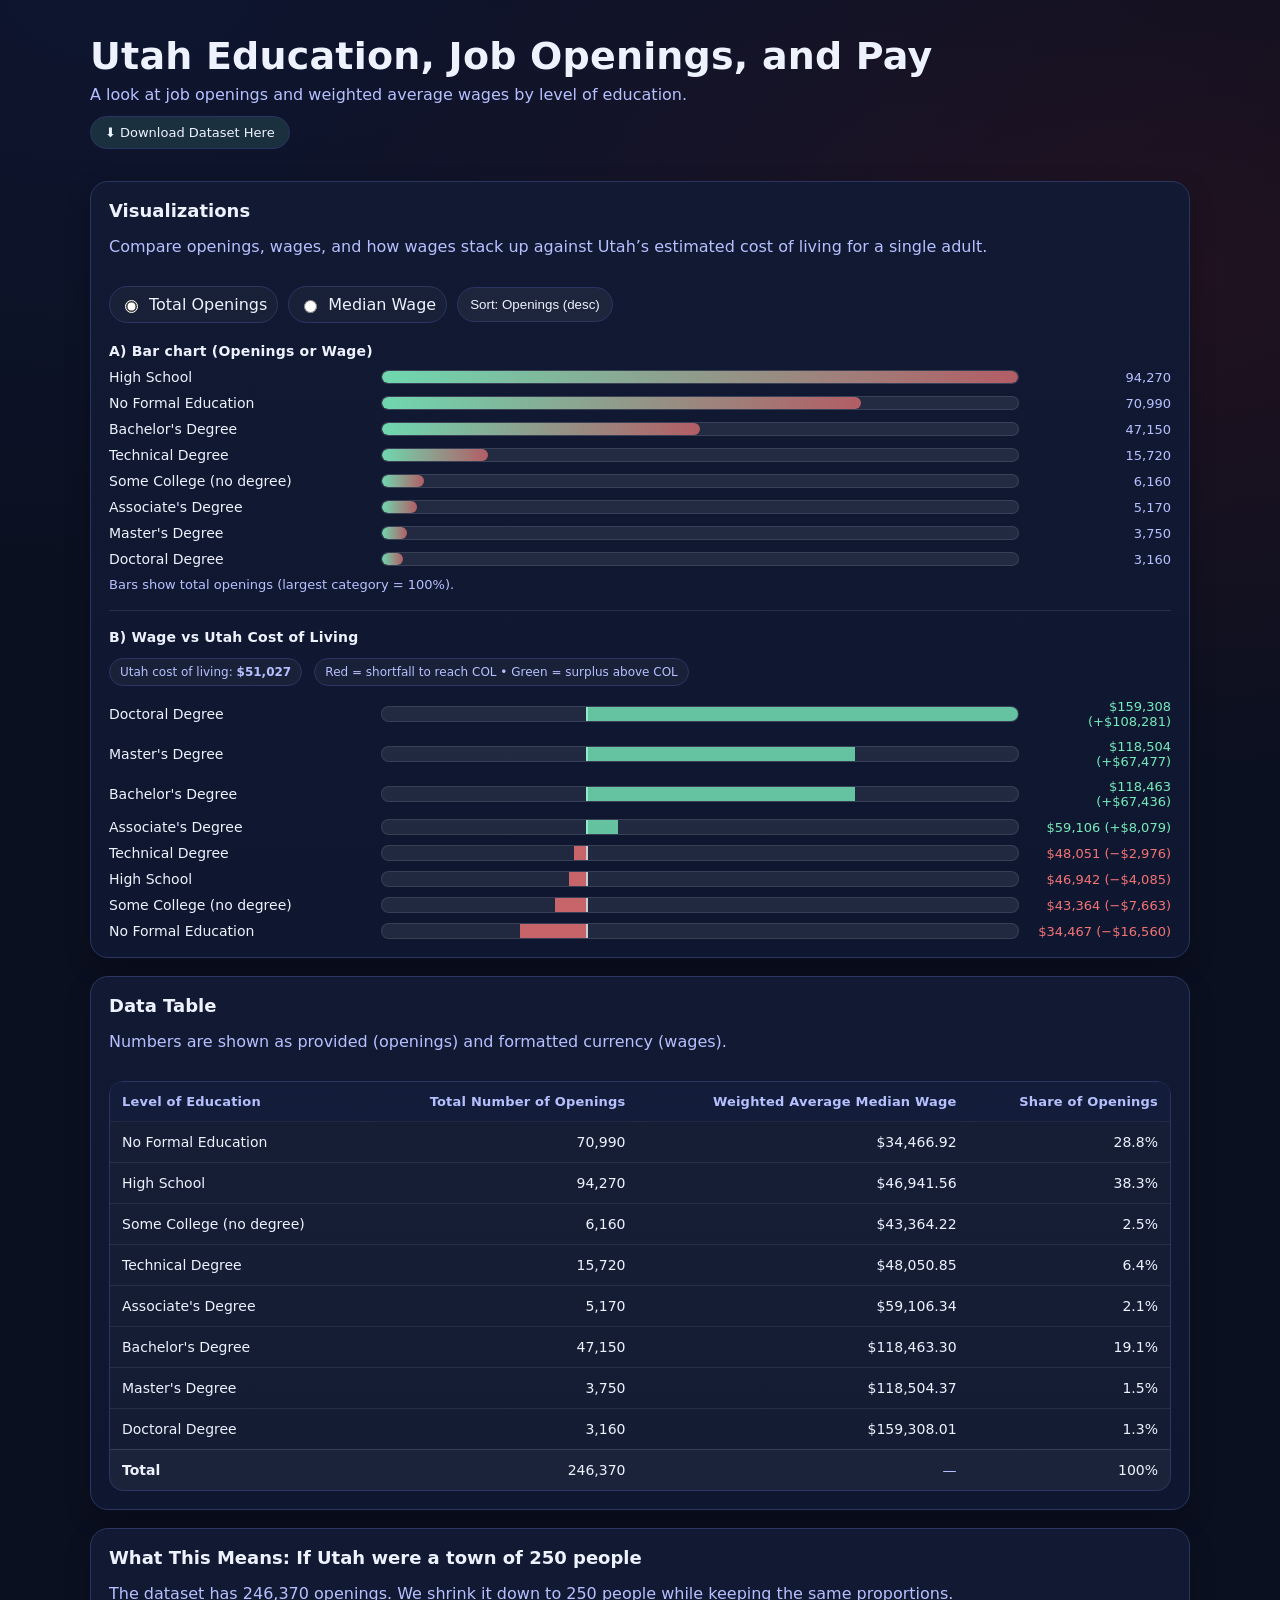
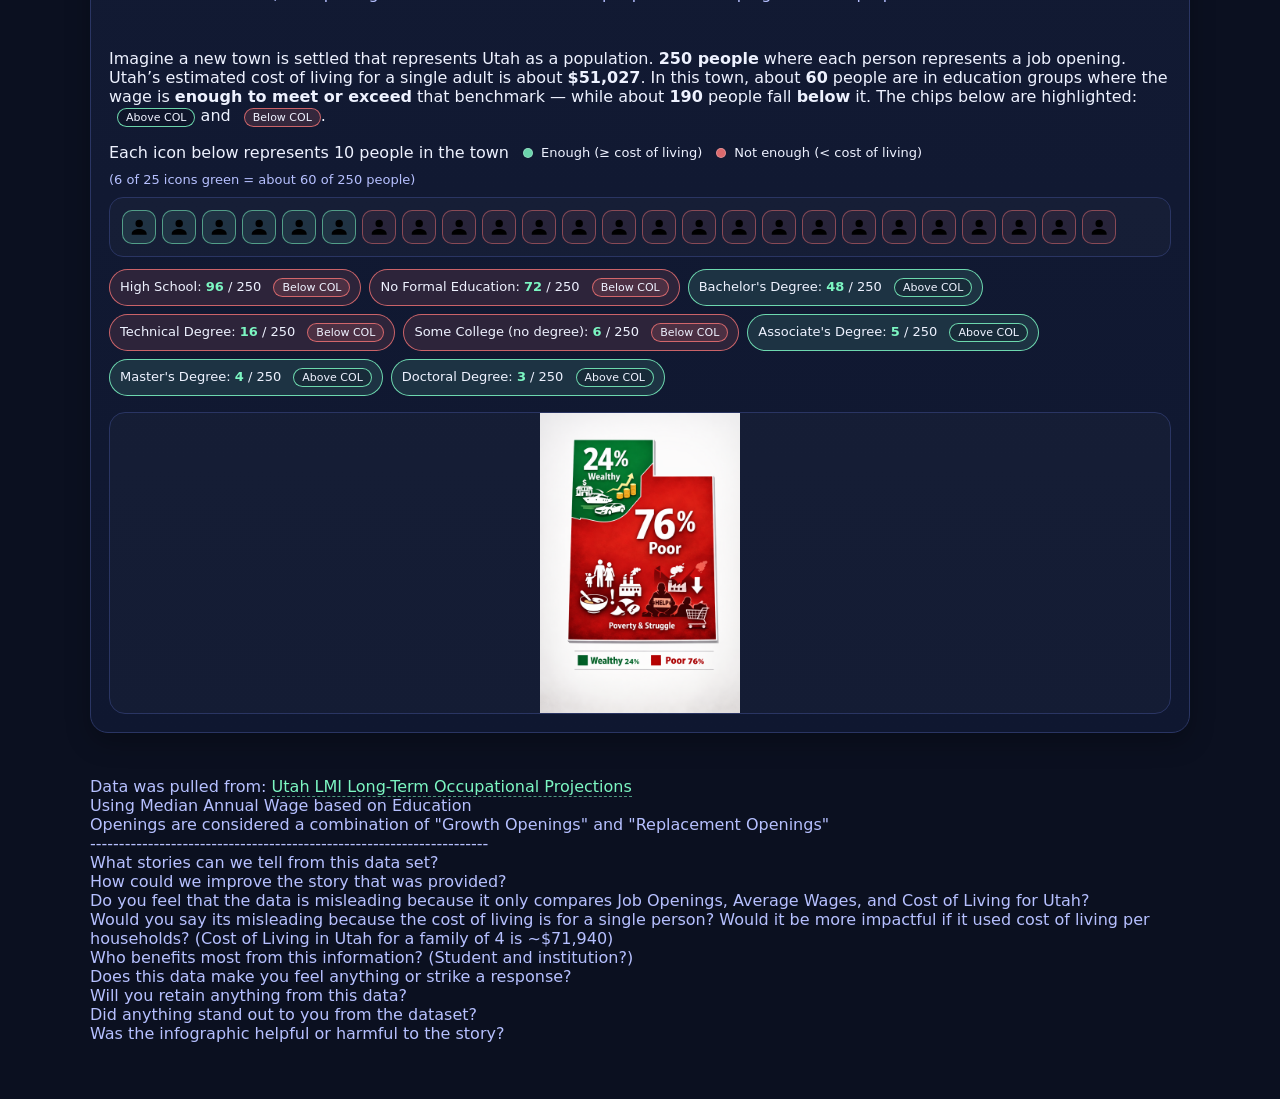
==== commit 7dac645f: "Update index.html" ====
--- a/index.html
+++ b/index.html
@@ -13,11 +13,6 @@
     <p class="sub">
       A look at job openings and weighted average wages by level of education.
     </p>
-    <header class="wrap">
-  <h1>Utah Education, Job Openings, and Pay</h1>
-  <p class="sub">
-    A look at job openings and weighted average wages by level of education.
-  </p>
 
   <a href="Education Wage.csv" download class="download-pill">
     ⬇ Download Dataset Here
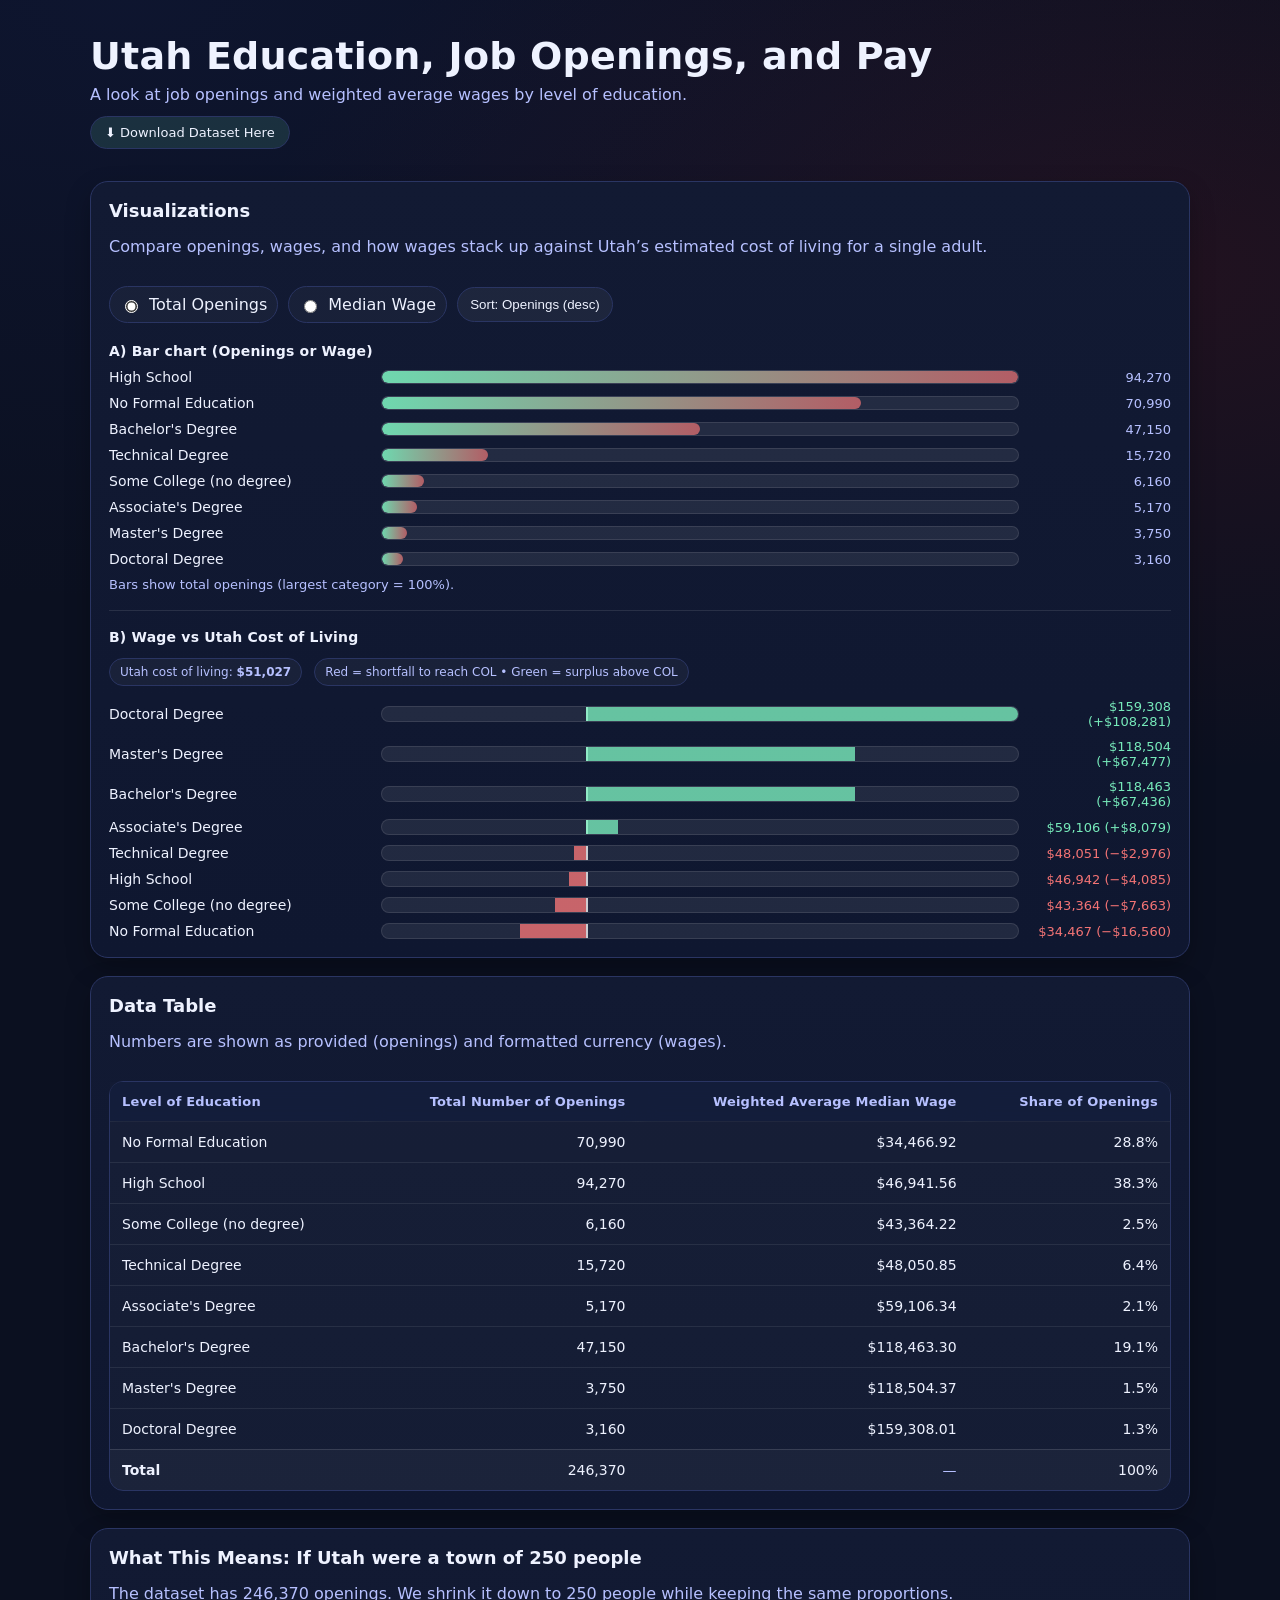
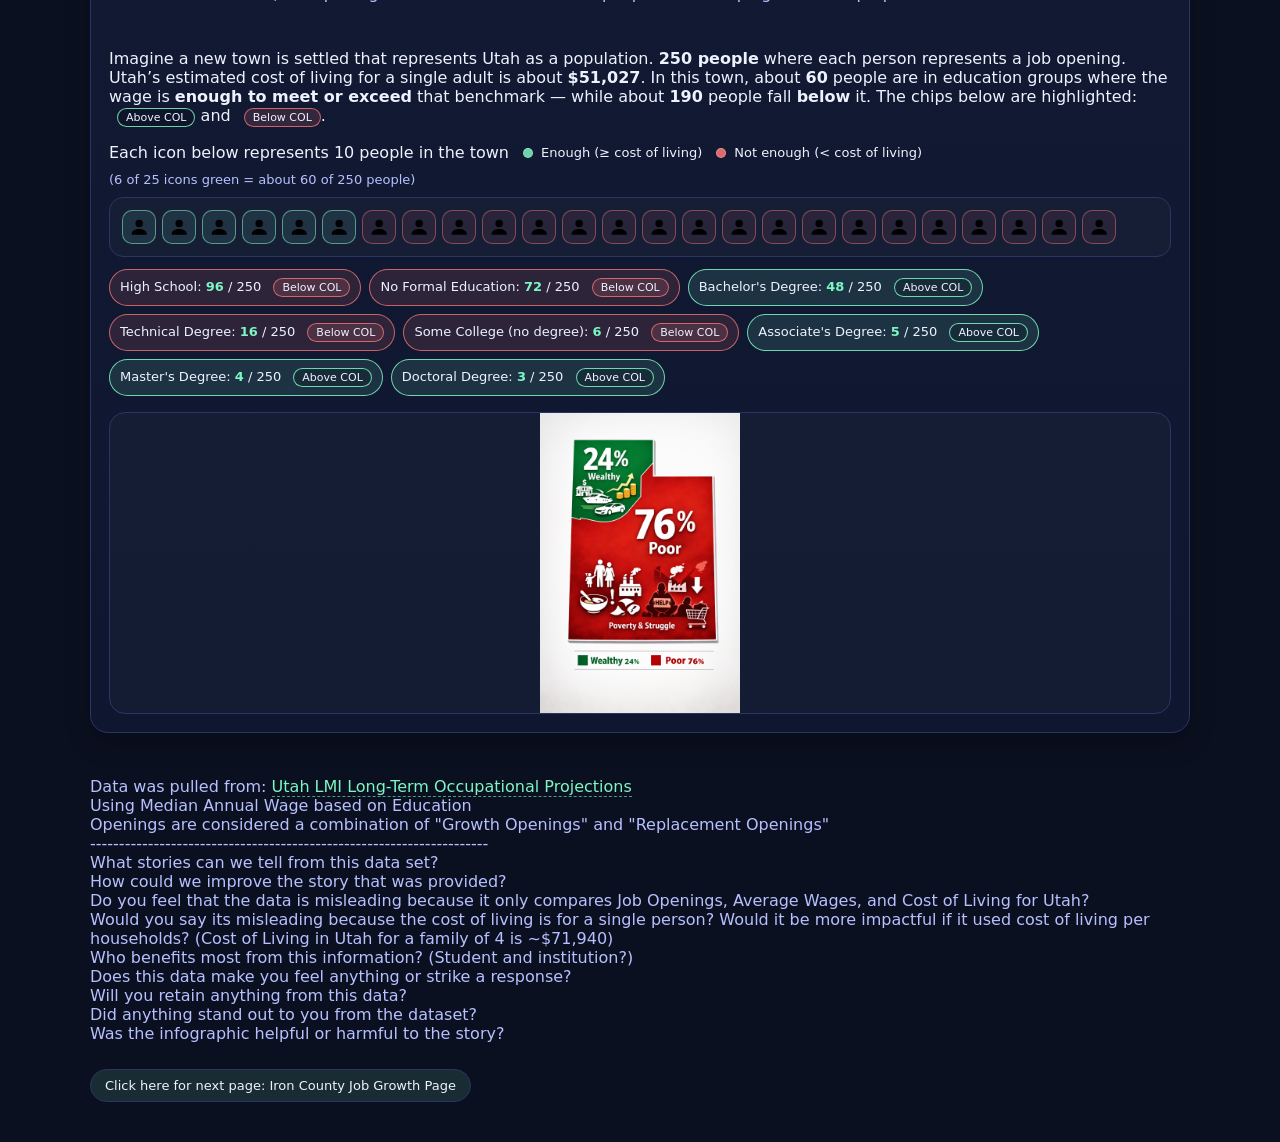
==== commit 5d15fd7c: "update" ====
--- a/index.html
+++ b/index.html
@@ -18,7 +18,6 @@
     ⬇ Download Dataset Here
   </a>
 </header>
-  </header>
 
 <main class="wrap">
   <section class="card">
@@ -134,6 +133,10 @@
       Was the infographic helpful or harmful to the story?
     </p>
   </footer>
+
+  <a href="jobgrowth.html" class="download-pill">
+  Click here for next page: Iron County Job Growth Page
+</a>
 </main>
 
   <script src="script.js"></script>
--- a/styles.css
+++ b/styles.css
@@ -421,4 +421,47 @@
 .footer a:hover{
   color: white;
   border-bottom: 1px solid rgba(124,246,194,.9);
+}
+
+.summary-grid{
+  display:grid;
+  grid-template-columns: repeat(auto-fit, minmax(180px, 1fr));
+  gap: 12px;
+}
+
+.summary-card{
+  border: 1px solid var(--line);
+  background: rgba(255,255,255,.04);
+  border-radius: 16px;
+  padding: 14px;
+  display:flex;
+  flex-direction:column;
+  gap: 6px;
+}
+
+.summary-label{
+  font-size: 12px;
+  color: var(--muted);
+  text-transform: uppercase;
+  letter-spacing: .4px;
+}
+
+.pos{
+  color: rgba(124,246,194,.95);
+}
+
+.neg{
+  color: rgba(255,120,120,.95);
+}
+
+.fill.positive{
+  background: linear-gradient(90deg, rgba(124,246,194,.95), rgba(124,246,194,.55));
+}
+
+.fill.negative{
+  background: linear-gradient(90deg, rgba(255,120,120,.95), rgba(255,120,120,.55));
+}
+
+.fill.impact{
+  background: linear-gradient(90deg, rgba(120,190,255,.95), rgba(124,246,194,.65));
 }
